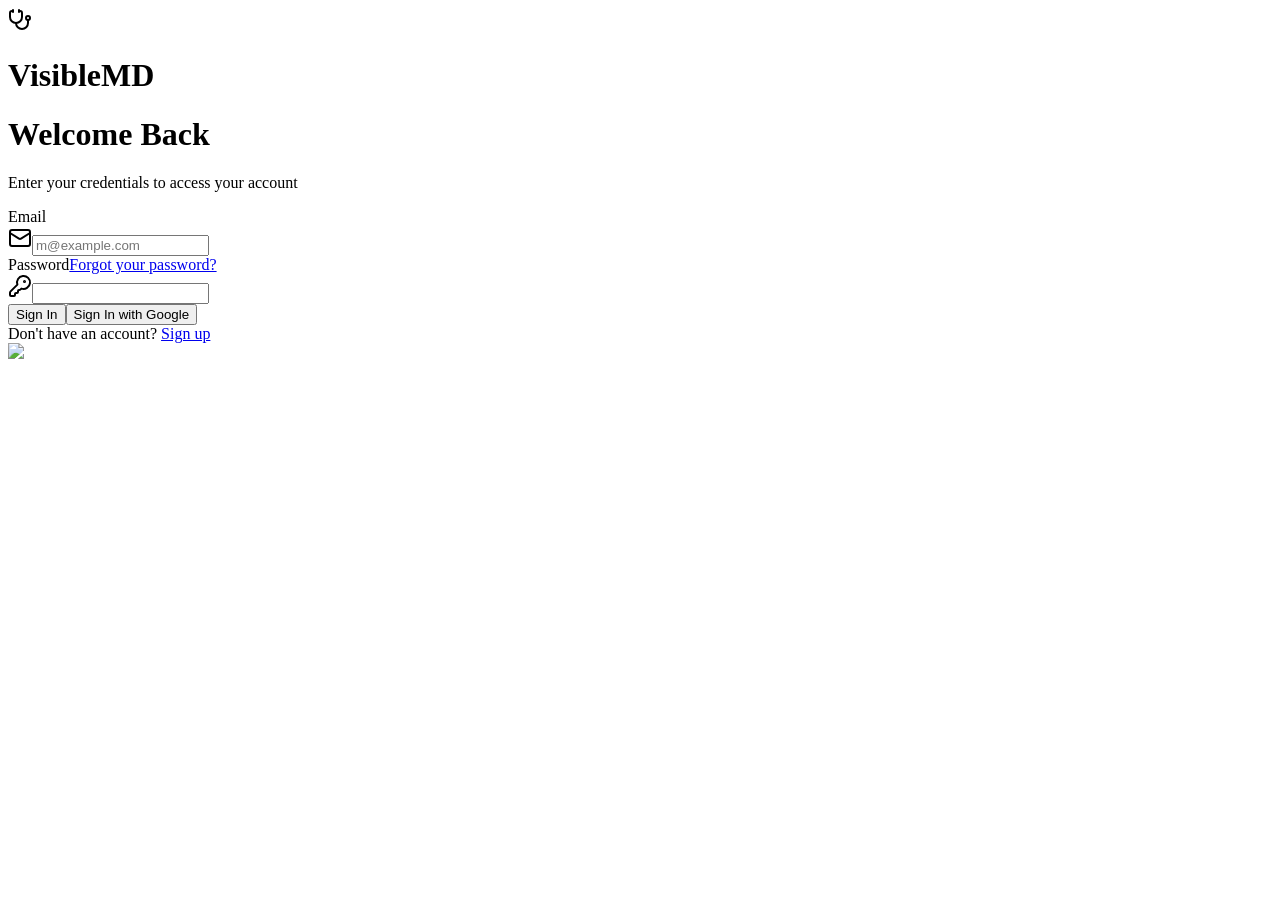
==== index.html @ b660d8e1 "deploy: d9a2a66e5c78d6a5b87cbf39c9abbfd639963793" ====
<!DOCTYPE html><html lang="en"><head><meta charSet="utf-8"/><meta name="viewport" content="width=device-width, initial-scale=1"/><link rel="stylesheet" href="/medstaff-connect/_next/static/css/e10b447091424313.css" data-precedence="next"/><link rel="preload" as="script" fetchPriority="low" href="/medstaff-connect/_next/static/chunks/webpack-48e2ac8e4bddf040.js"/><script src="/medstaff-connect/_next/static/chunks/4bd1b696-4419cc93057fcf32.js" async=""></script><script src="/medstaff-connect/_next/static/chunks/684-1fe0b58e13926ede.js" async=""></script><script src="/medstaff-connect/_next/static/chunks/main-app-455497814caa0ffc.js" async=""></script><script src="/medstaff-connect/_next/static/chunks/248-3e2974f59c6f9ea7.js" async=""></script><script src="/medstaff-connect/_next/static/chunks/838-d59eb42b2132bb22.js" async=""></script><script src="/medstaff-connect/_next/static/chunks/app/layout-f76ad3f7fa90d54c.js" async=""></script><script src="/medstaff-connect/_next/static/chunks/ceb9e9aa-414bdc22f9baa13f.js" async=""></script><script src="/medstaff-connect/_next/static/chunks/453-81a25525de981a67.js" async=""></script><script src="/medstaff-connect/_next/static/chunks/874-4127c55c33267841.js" async=""></script><script src="/medstaff-connect/_next/static/chunks/603-6ca61613b754ff4b.js" async=""></script><script src="/medstaff-connect/_next/static/chunks/app/page-ca714fbfbe4600f9.js" async=""></script><link rel="preconnect" href="https://fonts.googleapis.com"/><link rel="preconnect" href="https://fonts.gstatic.com" crossorigin="anonymous"/><link href="https://fonts.googleapis.com/css2?family=Inter:wght@400;500;600;700&amp;display=swap" rel="stylesheet"/><title>VisibleMD</title><meta name="description" content="A professional network and job board for doctors in the Philippines."/><link rel="icon" href="/medstaff-connect/favicon.ico" type="image/x-icon" sizes="16x16"/><script>document.querySelectorAll('body link[rel="icon"], body link[rel="apple-touch-icon"]').forEach(el => document.head.appendChild(el))</script><script src="/medstaff-connect/_next/static/chunks/polyfills-42372ed130431b0a.js" noModule=""></script></head><body class="font-body antialiased"><div hidden=""><!--$--><!--/$--></div><div class="w-full lg:grid lg:min-h-screen lg:grid-cols-2 xl:min-h-screen"><div class="flex items-center justify-center py-12"><div class="mx-auto grid w-[350px] gap-6"><div class="grid gap-2 text-center"><div class="flex items-center justify-center sm:justify-start gap-2 py-2"><svg xmlns="http://www.w3.org/2000/svg" width="24" height="24" viewBox="0 0 24 24" fill="none" stroke="currentColor" stroke-width="2" stroke-linecap="round" stroke-linejoin="round" class="lucide lucide-stethoscope h-7 w-7 text-primary"><path d="M11 2v2"></path><path d="M5 2v2"></path><path d="M5 3H4a2 2 0 0 0-2 2v4a6 6 0 0 0 12 0V5a2 2 0 0 0-2-2h-1"></path><path d="M8 15a6 6 0 0 0 12 0v-3"></path><circle cx="20" cy="10" r="2"></circle></svg><h1 class="text-xl font-bold text-primary group-data-[state=collapsed]:hidden">VisibleMD</h1></div><h1 class="text-3xl font-bold">Welcome Back</h1><p class="text-balance text-muted-foreground">Enter your credentials to access your account</p></div><form class="grid gap-4"><div class="grid gap-2"><label class="text-sm font-medium leading-none peer-disabled:cursor-not-allowed peer-disabled:opacity-70" for="email">Email</label><div class="relative"><svg xmlns="http://www.w3.org/2000/svg" width="24" height="24" viewBox="0 0 24 24" fill="none" stroke="currentColor" stroke-width="2" stroke-linecap="round" stroke-linejoin="round" class="lucide lucide-mail absolute left-3 top-1/2 -translate-y-1/2 h-4 w-4 text-muted-foreground"><rect width="20" height="16" x="2" y="4" rx="2"></rect><path d="m22 7-8.97 5.7a1.94 1.94 0 0 1-2.06 0L2 7"></path></svg><input type="email" class="flex h-10 w-full rounded-md border border-input bg-background px-3 py-2 text-base ring-offset-background file:border-0 file:bg-transparent file:text-sm file:font-medium file:text-foreground placeholder:text-muted-foreground focus-visible:outline-none focus-visible:ring-2 focus-visible:ring-ring focus-visible:ring-offset-2 disabled:cursor-not-allowed disabled:opacity-50 md:text-sm pl-10" id="email" placeholder="m@example.com" required=""/></div></div><div class="grid gap-2"><div class="flex items-center"><label class="text-sm font-medium leading-none peer-disabled:cursor-not-allowed peer-disabled:opacity-70" for="password">Password</label><a class="ml-auto inline-block text-sm underline" href="#">Forgot your password?</a></div><div class="relative"><svg xmlns="http://www.w3.org/2000/svg" width="24" height="24" viewBox="0 0 24 24" fill="none" stroke="currentColor" stroke-width="2" stroke-linecap="round" stroke-linejoin="round" class="lucide lucide-key-round absolute left-3 top-1/2 -translate-y-1/2 h-4 w-4 text-muted-foreground"><path d="M2.586 17.414A2 2 0 0 0 2 18.828V21a1 1 0 0 0 1 1h3a1 1 0 0 0 1-1v-1a1 1 0 0 1 1-1h1a1 1 0 0 0 1-1v-1a1 1 0 0 1 1-1h.172a2 2 0 0 0 1.414-.586l.814-.814a6.5 6.5 0 1 0-4-4z"></path><circle cx="16.5" cy="7.5" r=".5" fill="currentColor"></circle></svg><input type="password" class="flex h-10 w-full rounded-md border border-input bg-background px-3 py-2 text-base ring-offset-background file:border-0 file:bg-transparent file:text-sm file:font-medium file:text-foreground placeholder:text-muted-foreground focus-visible:outline-none focus-visible:ring-2 focus-visible:ring-ring focus-visible:ring-offset-2 disabled:cursor-not-allowed disabled:opacity-50 md:text-sm pl-10" id="password" required=""/></div></div><button class="inline-flex items-center justify-center gap-2 whitespace-nowrap rounded-md text-sm font-medium ring-offset-background transition-colors focus-visible:outline-none focus-visible:ring-2 focus-visible:ring-ring focus-visible:ring-offset-2 disabled:pointer-events-none disabled:opacity-50 [&amp;_svg]:pointer-events-none [&amp;_svg]:size-4 [&amp;_svg]:shrink-0 bg-primary text-primary-foreground hover:bg-primary/90 h-10 px-4 py-2 w-full" type="submit">Sign In</button><button class="inline-flex items-center justify-center gap-2 whitespace-nowrap rounded-md text-sm font-medium ring-offset-background transition-colors focus-visible:outline-none focus-visible:ring-2 focus-visible:ring-ring focus-visible:ring-offset-2 disabled:pointer-events-none disabled:opacity-50 [&amp;_svg]:pointer-events-none [&amp;_svg]:size-4 [&amp;_svg]:shrink-0 border border-input bg-background hover:bg-accent hover:text-accent-foreground h-10 px-4 py-2 w-full" type="button">Sign In with Google</button></form><div class="mt-4 text-center text-sm">Don&#x27;t have an account?<!-- --> <a class="underline" href="/medstaff-connect/signup">Sign up</a></div></div></div><div class="hidden bg-muted lg:block"><img alt="Image" data-ai-hint="medical professional" loading="lazy" width="1920" height="1080" decoding="async" data-nimg="1" class="h-full w-full object-cover dark:brightness-[0.2] dark:grayscale" style="color:transparent" src="https://placehold.co/1200x900.png"/></div></div><!--$--><!--/$--><div role="region" aria-label="Notifications (F8)" tabindex="-1" style="pointer-events:none"><ol tabindex="-1" class="fixed top-0 z-[100] flex max-h-screen w-full flex-col-reverse p-4 sm:bottom-0 sm:right-0 sm:top-auto sm:flex-col md:max-w-[420px]"></ol></div><script src="/medstaff-connect/_next/static/chunks/webpack-48e2ac8e4bddf040.js" async=""></script><script>(self.__next_f=self.__next_f||[]).push([0])</script><script>self.__next_f.push([1,"1:\"$Sreact.fragment\"\n2:I[7555,[],\"\"]\n3:I[1295,[],\"\"]\n4:I[9156,[\"248\",\"static/chunks/248-3e2974f59c6f9ea7.js\",\"838\",\"static/chunks/838-d59eb42b2132bb22.js\",\"177\",\"static/chunks/app/layout-f76ad3f7fa90d54c.js\"],\"Toaster\"]\n5:I[894,[],\"ClientPageRoot\"]\n6:I[3792,[\"644\",\"static/chunks/ceb9e9aa-414bdc22f9baa13f.js\",\"248\",\"static/chunks/248-3e2974f59c6f9ea7.js\",\"453\",\"static/chunks/453-81a25525de981a67.js\",\"874\",\"static/chunks/874-4127c55c33267841.js\",\"603\",\"static/chunks/603-6ca61613b754ff4b.js\",\"974\",\"static/chunks/app/page-ca714fbfbe4600f9.js\"],\"default\"]\n9:I[9665,[],\"OutletBoundary\"]\nc:I[4911,[],\"AsyncMetadataOutlet\"]\ne:I[9665,[],\"ViewportBoundary\"]\n10:I[9665,[],\"MetadataBoundary\"]\n12:I[6614,[],\"\"]\n:HL[\"/medstaff-connect/_next/static/css/e10b447091424313.css\",\"style\"]\n"])</script><script>self.__next_f.push([1,"0:{\"P\":null,\"b\":\"LJa-Bi7-EwERY3AM2i4Cl\",\"p\":\"/medstaff-connect\",\"c\":[\"\",\"\"],\"i\":false,\"f\":[[[\"\",{\"children\":[\"__PAGE__\",{}]},\"$undefined\",\"$undefined\",true],[\"\",[\"$\",\"$1\",\"c\",{\"children\":[[[\"$\",\"link\",\"0\",{\"rel\":\"stylesheet\",\"href\":\"/medstaff-connect/_next/static/css/e10b447091424313.css\",\"precedence\":\"next\",\"crossOrigin\":\"$undefined\",\"nonce\":\"$undefined\"}]],[\"$\",\"html\",null,{\"lang\":\"en\",\"children\":[[\"$\",\"head\",null,{\"children\":[[\"$\",\"link\",null,{\"rel\":\"preconnect\",\"href\":\"https://fonts.googleapis.com\"}],[\"$\",\"link\",null,{\"rel\":\"preconnect\",\"href\":\"https://fonts.gstatic.com\",\"crossOrigin\":\"anonymous\"}],[\"$\",\"link\",null,{\"href\":\"https://fonts.googleapis.com/css2?family=Inter:wght@400;500;600;700\u0026display=swap\",\"rel\":\"stylesheet\"}]]}],[\"$\",\"body\",null,{\"className\":\"font-body antialiased\",\"children\":[[\"$\",\"$L2\",null,{\"parallelRouterKey\":\"children\",\"error\":\"$undefined\",\"errorStyles\":\"$undefined\",\"errorScripts\":\"$undefined\",\"template\":[\"$\",\"$L3\",null,{}],\"templateStyles\":\"$undefined\",\"templateScripts\":\"$undefined\",\"notFound\":[[[\"$\",\"title\",null,{\"children\":\"404: This page could not be found.\"}],[\"$\",\"div\",null,{\"style\":{\"fontFamily\":\"system-ui,\\\"Segoe UI\\\",Roboto,Helvetica,Arial,sans-serif,\\\"Apple Color Emoji\\\",\\\"Segoe UI Emoji\\\"\",\"height\":\"100vh\",\"textAlign\":\"center\",\"display\":\"flex\",\"flexDirection\":\"column\",\"alignItems\":\"center\",\"justifyContent\":\"center\"},\"children\":[\"$\",\"div\",null,{\"children\":[[\"$\",\"style\",null,{\"dangerouslySetInnerHTML\":{\"__html\":\"body{color:#000;background:#fff;margin:0}.next-error-h1{border-right:1px solid rgba(0,0,0,.3)}@media (prefers-color-scheme:dark){body{color:#fff;background:#000}.next-error-h1{border-right:1px solid rgba(255,255,255,.3)}}\"}}],[\"$\",\"h1\",null,{\"className\":\"next-error-h1\",\"style\":{\"display\":\"inline-block\",\"margin\":\"0 20px 0 0\",\"padding\":\"0 23px 0 0\",\"fontSize\":24,\"fontWeight\":500,\"verticalAlign\":\"top\",\"lineHeight\":\"49px\"},\"children\":404}],[\"$\",\"div\",null,{\"style\":{\"display\":\"inline-block\"},\"children\":[\"$\",\"h2\",null,{\"style\":{\"fontSize\":14,\"fontWeight\":400,\"lineHeight\":\"49px\",\"margin\":0},\"children\":\"This page could not be found.\"}]}]]}]}]],[]],\"forbidden\":\"$undefined\",\"unauthorized\":\"$undefined\"}],[\"$\",\"$L4\",null,{}]]}]]}]]}],{\"children\":[\"__PAGE__\",[\"$\",\"$1\",\"c\",{\"children\":[[\"$\",\"$L5\",null,{\"Component\":\"$6\",\"searchParams\":{},\"params\":{},\"promises\":[\"$@7\",\"$@8\"]}],null,[\"$\",\"$L9\",null,{\"children\":[\"$La\",\"$Lb\",[\"$\",\"$Lc\",null,{\"promise\":\"$@d\"}]]}]]}],{},null,false]},null,false],[\"$\",\"$1\",\"h\",{\"children\":[null,[\"$\",\"$1\",\"nix4Se8Ku0i7SJioe27lov\",{\"children\":[[\"$\",\"$Le\",null,{\"children\":\"$Lf\"}],null]}],[\"$\",\"$L10\",null,{\"children\":\"$L11\"}]]}],false]],\"m\":\"$undefined\",\"G\":[\"$12\",\"$undefined\"],\"s\":false,\"S\":true}\n"])</script><script>self.__next_f.push([1,"13:\"$Sreact.suspense\"\n14:I[4911,[],\"AsyncMetadata\"]\n7:{}\n8:{}\n11:[\"$\",\"div\",null,{\"hidden\":true,\"children\":[\"$\",\"$13\",null,{\"fallback\":null,\"children\":[\"$\",\"$L14\",null,{\"promise\":\"$@15\"}]}]}]\n"])</script><script>self.__next_f.push([1,"b:null\n"])</script><script>self.__next_f.push([1,"f:[[\"$\",\"meta\",\"0\",{\"charSet\":\"utf-8\"}],[\"$\",\"meta\",\"1\",{\"name\":\"viewport\",\"content\":\"width=device-width, initial-scale=1\"}]]\na:null\n"])</script><script>self.__next_f.push([1,"d:{\"metadata\":[[\"$\",\"title\",\"0\",{\"children\":\"VisibleMD\"}],[\"$\",\"meta\",\"1\",{\"name\":\"description\",\"content\":\"A professional network and job board for doctors in the Philippines.\"}],[\"$\",\"link\",\"2\",{\"rel\":\"icon\",\"href\":\"/medstaff-connect/favicon.ico\",\"type\":\"image/x-icon\",\"sizes\":\"16x16\"}]],\"error\":null,\"digest\":\"$undefined\"}\n15:{\"metadata\":\"$d:metadata\",\"error\":null,\"digest\":\"$undefined\"}\n"])</script></body></html>
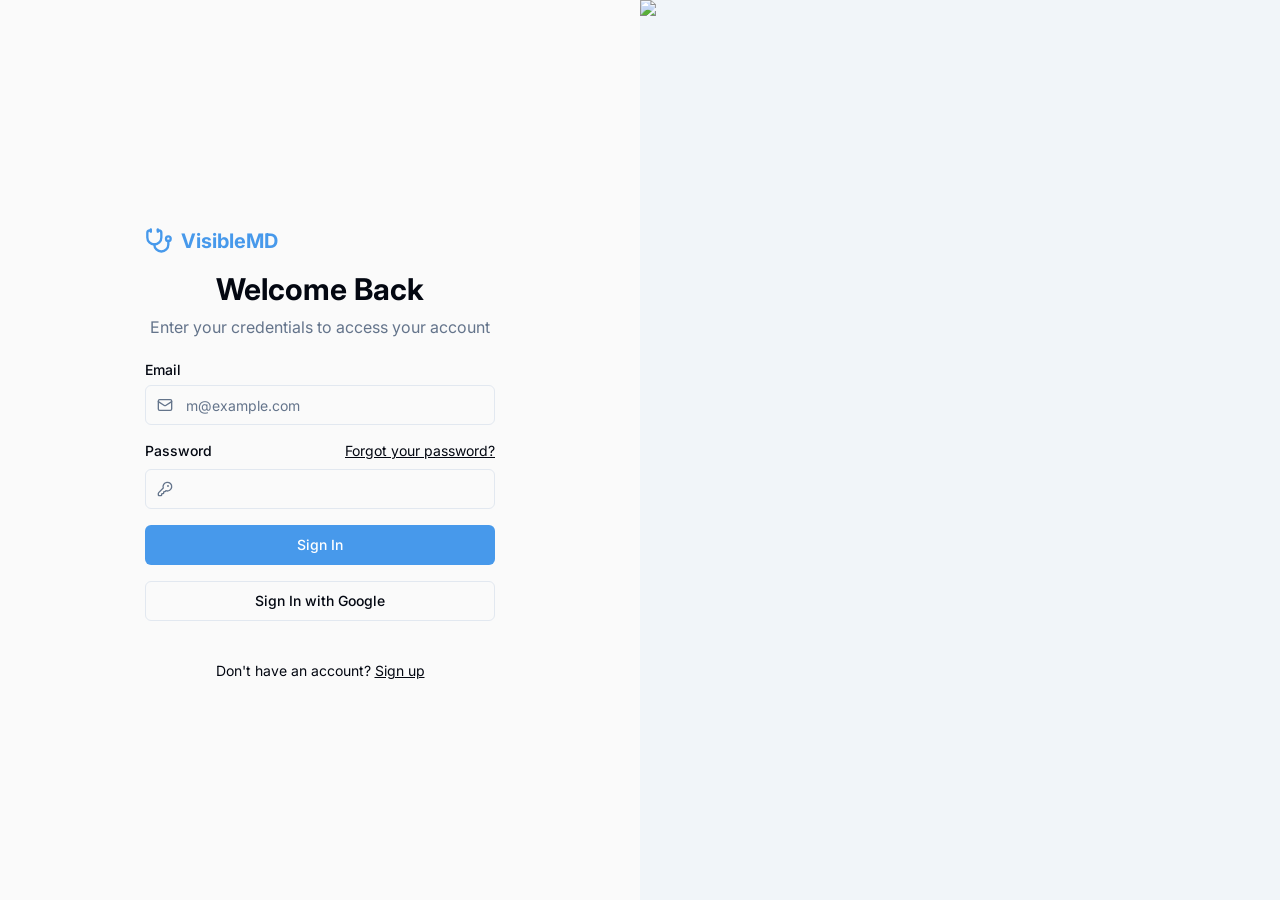
==== commit 506bbc70: "deploy: 62a086f5b3b88d22cfe4575c7873d9599a83830f" ====
--- a/index.html
+++ b/index.html
@@ -1 +1 @@
-<!DOCTYPE html><html lang="en"><head><meta charSet="utf-8"/><meta name="viewport" content="width=device-width, initial-scale=1"/><link rel="stylesheet" href="/medstaff-connect/_next/static/css/e10b447091424313.css" data-precedence="next"/><link rel="preload" as="script" fetchPriority="low" href="/medstaff-connect/_next/static/chunks/webpack-48e2ac8e4bddf040.js"/><script src="/medstaff-connect/_next/static/chunks/4bd1b696-4419cc93057fcf32.js" async=""></script><script src="/medstaff-connect/_next/static/chunks/684-1fe0b58e13926ede.js" async=""></script><script src="/medstaff-connect/_next/static/chunks/main-app-455497814caa0ffc.js" async=""></script><script src="/medstaff-connect/_next/static/chunks/248-3e2974f59c6f9ea7.js" async=""></script><script src="/medstaff-connect/_next/static/chunks/838-d59eb42b2132bb22.js" async=""></script><script src="/medstaff-connect/_next/static/chunks/app/layout-f76ad3f7fa90d54c.js" async=""></script><script src="/medstaff-connect/_next/static/chunks/ceb9e9aa-414bdc22f9baa13f.js" async=""></script><script src="/medstaff-connect/_next/static/chunks/453-81a25525de981a67.js" async=""></script><script src="/medstaff-connect/_next/static/chunks/874-4127c55c33267841.js" async=""></script><script src="/medstaff-connect/_next/static/chunks/603-6ca61613b754ff4b.js" async=""></script><script src="/medstaff-connect/_next/static/chunks/app/page-ca714fbfbe4600f9.js" async=""></script><link rel="preconnect" href="https://fonts.googleapis.com"/><link rel="preconnect" href="https://fonts.gstatic.com" crossorigin="anonymous"/><link href="https://fonts.googleapis.com/css2?family=Inter:wght@400;500;600;700&amp;display=swap" rel="stylesheet"/><title>VisibleMD</title><meta name="description" content="A professional network and job board for doctors in the Philippines."/><link rel="icon" href="/medstaff-connect/favicon.ico" type="image/x-icon" sizes="16x16"/><script>document.querySelectorAll('body link[rel="icon"], body link[rel="apple-touch-icon"]').forEach(el => document.head.appendChild(el))</script><script src="/medstaff-connect/_next/static/chunks/polyfills-42372ed130431b0a.js" noModule=""></script></head><body class="font-body antialiased"><div hidden=""><!--$--><!--/$--></div><div class="w-full lg:grid lg:min-h-screen lg:grid-cols-2 xl:min-h-screen"><div class="flex items-center justify-center py-12"><div class="mx-auto grid w-[350px] gap-6"><div class="grid gap-2 text-center"><div class="flex items-center justify-center sm:justify-start gap-2 py-2"><svg xmlns="http://www.w3.org/2000/svg" width="24" height="24" viewBox="0 0 24 24" fill="none" stroke="currentColor" stroke-width="2" stroke-linecap="round" stroke-linejoin="round" class="lucide lucide-stethoscope h-7 w-7 text-primary"><path d="M11 2v2"></path><path d="M5 2v2"></path><path d="M5 3H4a2 2 0 0 0-2 2v4a6 6 0 0 0 12 0V5a2 2 0 0 0-2-2h-1"></path><path d="M8 15a6 6 0 0 0 12 0v-3"></path><circle cx="20" cy="10" r="2"></circle></svg><h1 class="text-xl font-bold text-primary group-data-[state=collapsed]:hidden">VisibleMD</h1></div><h1 class="text-3xl font-bold">Welcome Back</h1><p class="text-balance text-muted-foreground">Enter your credentials to access your account</p></div><form class="grid gap-4"><div class="grid gap-2"><label class="text-sm font-medium leading-none peer-disabled:cursor-not-allowed peer-disabled:opacity-70" for="email">Email</label><div class="relative"><svg xmlns="http://www.w3.org/2000/svg" width="24" height="24" viewBox="0 0 24 24" fill="none" stroke="currentColor" stroke-width="2" stroke-linecap="round" stroke-linejoin="round" class="lucide lucide-mail absolute left-3 top-1/2 -translate-y-1/2 h-4 w-4 text-muted-foreground"><rect width="20" height="16" x="2" y="4" rx="2"></rect><path d="m22 7-8.97 5.7a1.94 1.94 0 0 1-2.06 0L2 7"></path></svg><input type="email" class="flex h-10 w-full rounded-md border border-input bg-background px-3 py-2 text-base ring-offset-background file:border-0 file:bg-transparent file:text-sm file:font-medium file:text-foreground placeholder:text-muted-foreground focus-visible:outline-none focus-visible:ring-2 focus-visible:ring-ring focus-visible:ring-offset-2 disabled:cursor-not-allowed disabled:opacity-50 md:text-sm pl-10" id="email" placeholder="m@example.com" required=""/></div></div><div class="grid gap-2"><div class="flex items-center"><label class="text-sm font-medium leading-none peer-disabled:cursor-not-allowed peer-disabled:opacity-70" for="password">Password</label><a class="ml-auto inline-block text-sm underline" href="#">Forgot your password?</a></div><div class="relative"><svg xmlns="http://www.w3.org/2000/svg" width="24" height="24" viewBox="0 0 24 24" fill="none" stroke="currentColor" stroke-width="2" stroke-linecap="round" stroke-linejoin="round" class="lucide lucide-key-round absolute left-3 top-1/2 -translate-y-1/2 h-4 w-4 text-muted-foreground"><path d="M2.586 17.414A2 2 0 0 0 2 18.828V21a1 1 0 0 0 1 1h3a1 1 0 0 0 1-1v-1a1 1 0 0 1 1-1h1a1 1 0 0 0 1-1v-1a1 1 0 0 1 1-1h.172a2 2 0 0 0 1.414-.586l.814-.814a6.5 6.5 0 1 0-4-4z"></path><circle cx="16.5" cy="7.5" r=".5" fill="currentColor"></circle></svg><input type="password" class="flex h-10 w-full rounded-md border border-input bg-background px-3 py-2 text-base ring-offset-background file:border-0 file:bg-transparent file:text-sm file:font-medium file:text-foreground placeholder:text-muted-foreground focus-visible:outline-none focus-visible:ring-2 focus-visible:ring-ring focus-visible:ring-offset-2 disabled:cursor-not-allowed disabled:opacity-50 md:text-sm pl-10" id="password" required=""/></div></div><button class="inline-flex items-center justify-center gap-2 whitespace-nowrap rounded-md text-sm font-medium ring-offset-background transition-colors focus-visible:outline-none focus-visible:ring-2 focus-visible:ring-ring focus-visible:ring-offset-2 disabled:pointer-events-none disabled:opacity-50 [&amp;_svg]:pointer-events-none [&amp;_svg]:size-4 [&amp;_svg]:shrink-0 bg-primary text-primary-foreground hover:bg-primary/90 h-10 px-4 py-2 w-full" type="submit">Sign In</button><button class="inline-flex items-center justify-center gap-2 whitespace-nowrap rounded-md text-sm font-medium ring-offset-background transition-colors focus-visible:outline-none focus-visible:ring-2 focus-visible:ring-ring focus-visible:ring-offset-2 disabled:pointer-events-none disabled:opacity-50 [&amp;_svg]:pointer-events-none [&amp;_svg]:size-4 [&amp;_svg]:shrink-0 border border-input bg-background hover:bg-accent hover:text-accent-foreground h-10 px-4 py-2 w-full" type="button">Sign In with Google</button></form><div class="mt-4 text-center text-sm">Don&#x27;t have an account?<!-- --> <a class="underline" href="/medstaff-connect/signup">Sign up</a></div></div></div><div class="hidden bg-muted lg:block"><img alt="Image" data-ai-hint="medical professional" loading="lazy" width="1920" height="1080" decoding="async" data-nimg="1" class="h-full w-full object-cover dark:brightness-[0.2] dark:grayscale" style="color:transparent" src="https://placehold.co/1200x900.png"/></div></div><!--$--><!--/$--><div role="region" aria-label="Notifications (F8)" tabindex="-1" style="pointer-events:none"><ol tabindex="-1" class="fixed top-0 z-[100] flex max-h-screen w-full flex-col-reverse p-4 sm:bottom-0 sm:right-0 sm:top-auto sm:flex-col md:max-w-[420px]"></ol></div><script src="/medstaff-connect/_next/static/chunks/webpack-48e2ac8e4bddf040.js" async=""></script><script>(self.__next_f=self.__next_f||[]).push([0])</script><script>self.__next_f.push([1,"1:\"$Sreact.fragment\"\n2:I[7555,[],\"\"]\n3:I[1295,[],\"\"]\n4:I[9156,[\"248\",\"static/chunks/248-3e2974f59c6f9ea7.js\",\"838\",\"static/chunks/838-d59eb42b2132bb22.js\",\"177\",\"static/chunks/app/layout-f76ad3f7fa90d54c.js\"],\"Toaster\"]\n5:I[894,[],\"ClientPageRoot\"]\n6:I[3792,[\"644\",\"static/chunks/ceb9e9aa-414bdc22f9baa13f.js\",\"248\",\"static/chunks/248-3e2974f59c6f9ea7.js\",\"453\",\"static/chunks/453-81a25525de981a67.js\",\"874\",\"static/chunks/874-4127c55c33267841.js\",\"603\",\"static/chunks/603-6ca61613b754ff4b.js\",\"974\",\"static/chunks/app/page-ca714fbfbe4600f9.js\"],\"default\"]\n9:I[9665,[],\"OutletBoundary\"]\nc:I[4911,[],\"AsyncMetadataOutlet\"]\ne:I[9665,[],\"ViewportBoundary\"]\n10:I[9665,[],\"MetadataBoundary\"]\n12:I[6614,[],\"\"]\n:HL[\"/medstaff-connect/_next/static/css/e10b447091424313.css\",\"style\"]\n"])</script><script>self.__next_f.push([1,"0:{\"P\":null,\"b\":\"LJa-Bi7-EwERY3AM2i4Cl\",\"p\":\"/medstaff-connect\",\"c\":[\"\",\"\"],\"i\":false,\"f\":[[[\"\",{\"children\":[\"__PAGE__\",{}]},\"$undefined\",\"$undefined\",true],[\"\",[\"$\",\"$1\",\"c\",{\"children\":[[[\"$\",\"link\",\"0\",{\"rel\":\"stylesheet\",\"href\":\"/medstaff-connect/_next/static/css/e10b447091424313.css\",\"precedence\":\"next\",\"crossOrigin\":\"$undefined\",\"nonce\":\"$undefined\"}]],[\"$\",\"html\",null,{\"lang\":\"en\",\"children\":[[\"$\",\"head\",null,{\"children\":[[\"$\",\"link\",null,{\"rel\":\"preconnect\",\"href\":\"https://fonts.googleapis.com\"}],[\"$\",\"link\",null,{\"rel\":\"preconnect\",\"href\":\"https://fonts.gstatic.com\",\"crossOrigin\":\"anonymous\"}],[\"$\",\"link\",null,{\"href\":\"https://fonts.googleapis.com/css2?family=Inter:wght@400;500;600;700\u0026display=swap\",\"rel\":\"stylesheet\"}]]}],[\"$\",\"body\",null,{\"className\":\"font-body antialiased\",\"children\":[[\"$\",\"$L2\",null,{\"parallelRouterKey\":\"children\",\"error\":\"$undefined\",\"errorStyles\":\"$undefined\",\"errorScripts\":\"$undefined\",\"template\":[\"$\",\"$L3\",null,{}],\"templateStyles\":\"$undefined\",\"templateScripts\":\"$undefined\",\"notFound\":[[[\"$\",\"title\",null,{\"children\":\"404: This page could not be found.\"}],[\"$\",\"div\",null,{\"style\":{\"fontFamily\":\"system-ui,\\\"Segoe UI\\\",Roboto,Helvetica,Arial,sans-serif,\\\"Apple Color Emoji\\\",\\\"Segoe UI Emoji\\\"\",\"height\":\"100vh\",\"textAlign\":\"center\",\"display\":\"flex\",\"flexDirection\":\"column\",\"alignItems\":\"center\",\"justifyContent\":\"center\"},\"children\":[\"$\",\"div\",null,{\"children\":[[\"$\",\"style\",null,{\"dangerouslySetInnerHTML\":{\"__html\":\"body{color:#000;background:#fff;margin:0}.next-error-h1{border-right:1px solid rgba(0,0,0,.3)}@media (prefers-color-scheme:dark){body{color:#fff;background:#000}.next-error-h1{border-right:1px solid rgba(255,255,255,.3)}}\"}}],[\"$\",\"h1\",null,{\"className\":\"next-error-h1\",\"style\":{\"display\":\"inline-block\",\"margin\":\"0 20px 0 0\",\"padding\":\"0 23px 0 0\",\"fontSize\":24,\"fontWeight\":500,\"verticalAlign\":\"top\",\"lineHeight\":\"49px\"},\"children\":404}],[\"$\",\"div\",null,{\"style\":{\"display\":\"inline-block\"},\"children\":[\"$\",\"h2\",null,{\"style\":{\"fontSize\":14,\"fontWeight\":400,\"lineHeight\":\"49px\",\"margin\":0},\"children\":\"This page could not be found.\"}]}]]}]}]],[]],\"forbidden\":\"$undefined\",\"unauthorized\":\"$undefined\"}],[\"$\",\"$L4\",null,{}]]}]]}]]}],{\"children\":[\"__PAGE__\",[\"$\",\"$1\",\"c\",{\"children\":[[\"$\",\"$L5\",null,{\"Component\":\"$6\",\"searchParams\":{},\"params\":{},\"promises\":[\"$@7\",\"$@8\"]}],null,[\"$\",\"$L9\",null,{\"children\":[\"$La\",\"$Lb\",[\"$\",\"$Lc\",null,{\"promise\":\"$@d\"}]]}]]}],{},null,false]},null,false],[\"$\",\"$1\",\"h\",{\"children\":[null,[\"$\",\"$1\",\"nix4Se8Ku0i7SJioe27lov\",{\"children\":[[\"$\",\"$Le\",null,{\"children\":\"$Lf\"}],null]}],[\"$\",\"$L10\",null,{\"children\":\"$L11\"}]]}],false]],\"m\":\"$undefined\",\"G\":[\"$12\",\"$undefined\"],\"s\":false,\"S\":true}\n"])</script><script>self.__next_f.push([1,"13:\"$Sreact.suspense\"\n14:I[4911,[],\"AsyncMetadata\"]\n7:{}\n8:{}\n11:[\"$\",\"div\",null,{\"hidden\":true,\"children\":[\"$\",\"$13\",null,{\"fallback\":null,\"children\":[\"$\",\"$L14\",null,{\"promise\":\"$@15\"}]}]}]\n"])</script><script>self.__next_f.push([1,"b:null\n"])</script><script>self.__next_f.push([1,"f:[[\"$\",\"meta\",\"0\",{\"charSet\":\"utf-8\"}],[\"$\",\"meta\",\"1\",{\"name\":\"viewport\",\"content\":\"width=device-width, initial-scale=1\"}]]\na:null\n"])</script><script>self.__next_f.push([1,"d:{\"metadata\":[[\"$\",\"title\",\"0\",{\"children\":\"VisibleMD\"}],[\"$\",\"meta\",\"1\",{\"name\":\"description\",\"content\":\"A professional network and job board for doctors in the Philippines.\"}],[\"$\",\"link\",\"2\",{\"rel\":\"icon\",\"href\":\"/medstaff-connect/favicon.ico\",\"type\":\"image/x-icon\",\"sizes\":\"16x16\"}]],\"error\":null,\"digest\":\"$undefined\"}\n15:{\"metadata\":\"$d:metadata\",\"error\":null,\"digest\":\"$undefined\"}\n"])</script></body></html>+<!DOCTYPE html><html lang="en"><head><meta charSet="utf-8"/><meta name="viewport" content="width=device-width, initial-scale=1"/><link rel="stylesheet" href="/_next/static/css/e10b447091424313.css" data-precedence="next"/><link rel="preload" as="script" fetchPriority="low" href="/_next/static/chunks/webpack-3a68ca926a023bb8.js"/><script src="/_next/static/chunks/4bd1b696-4419cc93057fcf32.js" async=""></script><script src="/_next/static/chunks/684-3b891a12a09b0ac4.js" async=""></script><script src="/_next/static/chunks/main-app-455497814caa0ffc.js" async=""></script><script src="/_next/static/chunks/248-3e2974f59c6f9ea7.js" async=""></script><script src="/_next/static/chunks/838-d59eb42b2132bb22.js" async=""></script><script src="/_next/static/chunks/app/layout-f76ad3f7fa90d54c.js" async=""></script><script src="/_next/static/chunks/ceb9e9aa-414bdc22f9baa13f.js" async=""></script><script src="/_next/static/chunks/453-81a25525de981a67.js" async=""></script><script src="/_next/static/chunks/874-4127c55c33267841.js" async=""></script><script src="/_next/static/chunks/603-30fff0621808ebcf.js" async=""></script><script src="/_next/static/chunks/app/page-ca714fbfbe4600f9.js" async=""></script><link rel="preconnect" href="https://fonts.googleapis.com"/><link rel="preconnect" href="https://fonts.gstatic.com" crossorigin="anonymous"/><link href="https://fonts.googleapis.com/css2?family=Inter:wght@400;500;600;700&amp;display=swap" rel="stylesheet"/><title>VisibleMD</title><meta name="description" content="A professional network and job board for doctors in the Philippines."/><link rel="icon" href="/favicon.ico" type="image/x-icon" sizes="16x16"/><script>document.querySelectorAll('body link[rel="icon"], body link[rel="apple-touch-icon"]').forEach(el => document.head.appendChild(el))</script><script src="/_next/static/chunks/polyfills-42372ed130431b0a.js" noModule=""></script></head><body class="font-body antialiased"><div hidden=""><!--$--><!--/$--></div><div class="w-full lg:grid lg:min-h-screen lg:grid-cols-2 xl:min-h-screen"><div class="flex items-center justify-center py-12"><div class="mx-auto grid w-[350px] gap-6"><div class="grid gap-2 text-center"><div class="flex items-center justify-center sm:justify-start gap-2 py-2"><svg xmlns="http://www.w3.org/2000/svg" width="24" height="24" viewBox="0 0 24 24" fill="none" stroke="currentColor" stroke-width="2" stroke-linecap="round" stroke-linejoin="round" class="lucide lucide-stethoscope h-7 w-7 text-primary"><path d="M11 2v2"></path><path d="M5 2v2"></path><path d="M5 3H4a2 2 0 0 0-2 2v4a6 6 0 0 0 12 0V5a2 2 0 0 0-2-2h-1"></path><path d="M8 15a6 6 0 0 0 12 0v-3"></path><circle cx="20" cy="10" r="2"></circle></svg><h1 class="text-xl font-bold text-primary group-data-[state=collapsed]:hidden">VisibleMD</h1></div><h1 class="text-3xl font-bold">Welcome Back</h1><p class="text-balance text-muted-foreground">Enter your credentials to access your account</p></div><form class="grid gap-4"><div class="grid gap-2"><label class="text-sm font-medium leading-none peer-disabled:cursor-not-allowed peer-disabled:opacity-70" for="email">Email</label><div class="relative"><svg xmlns="http://www.w3.org/2000/svg" width="24" height="24" viewBox="0 0 24 24" fill="none" stroke="currentColor" stroke-width="2" stroke-linecap="round" stroke-linejoin="round" class="lucide lucide-mail absolute left-3 top-1/2 -translate-y-1/2 h-4 w-4 text-muted-foreground"><rect width="20" height="16" x="2" y="4" rx="2"></rect><path d="m22 7-8.97 5.7a1.94 1.94 0 0 1-2.06 0L2 7"></path></svg><input type="email" class="flex h-10 w-full rounded-md border border-input bg-background px-3 py-2 text-base ring-offset-background file:border-0 file:bg-transparent file:text-sm file:font-medium file:text-foreground placeholder:text-muted-foreground focus-visible:outline-none focus-visible:ring-2 focus-visible:ring-ring focus-visible:ring-offset-2 disabled:cursor-not-allowed disabled:opacity-50 md:text-sm pl-10" id="email" placeholder="m@example.com" required=""/></div></div><div class="grid gap-2"><div class="flex items-center"><label class="text-sm font-medium leading-none peer-disabled:cursor-not-allowed peer-disabled:opacity-70" for="password">Password</label><a class="ml-auto inline-block text-sm underline" href="#">Forgot your password?</a></div><div class="relative"><svg xmlns="http://www.w3.org/2000/svg" width="24" height="24" viewBox="0 0 24 24" fill="none" stroke="currentColor" stroke-width="2" stroke-linecap="round" stroke-linejoin="round" class="lucide lucide-key-round absolute left-3 top-1/2 -translate-y-1/2 h-4 w-4 text-muted-foreground"><path d="M2.586 17.414A2 2 0 0 0 2 18.828V21a1 1 0 0 0 1 1h3a1 1 0 0 0 1-1v-1a1 1 0 0 1 1-1h1a1 1 0 0 0 1-1v-1a1 1 0 0 1 1-1h.172a2 2 0 0 0 1.414-.586l.814-.814a6.5 6.5 0 1 0-4-4z"></path><circle cx="16.5" cy="7.5" r=".5" fill="currentColor"></circle></svg><input type="password" class="flex h-10 w-full rounded-md border border-input bg-background px-3 py-2 text-base ring-offset-background file:border-0 file:bg-transparent file:text-sm file:font-medium file:text-foreground placeholder:text-muted-foreground focus-visible:outline-none focus-visible:ring-2 focus-visible:ring-ring focus-visible:ring-offset-2 disabled:cursor-not-allowed disabled:opacity-50 md:text-sm pl-10" id="password" required=""/></div></div><button class="inline-flex items-center justify-center gap-2 whitespace-nowrap rounded-md text-sm font-medium ring-offset-background transition-colors focus-visible:outline-none focus-visible:ring-2 focus-visible:ring-ring focus-visible:ring-offset-2 disabled:pointer-events-none disabled:opacity-50 [&amp;_svg]:pointer-events-none [&amp;_svg]:size-4 [&amp;_svg]:shrink-0 bg-primary text-primary-foreground hover:bg-primary/90 h-10 px-4 py-2 w-full" type="submit">Sign In</button><button class="inline-flex items-center justify-center gap-2 whitespace-nowrap rounded-md text-sm font-medium ring-offset-background transition-colors focus-visible:outline-none focus-visible:ring-2 focus-visible:ring-ring focus-visible:ring-offset-2 disabled:pointer-events-none disabled:opacity-50 [&amp;_svg]:pointer-events-none [&amp;_svg]:size-4 [&amp;_svg]:shrink-0 border border-input bg-background hover:bg-accent hover:text-accent-foreground h-10 px-4 py-2 w-full" type="button">Sign In with Google</button></form><div class="mt-4 text-center text-sm">Don&#x27;t have an account?<!-- --> <a class="underline" href="/signup">Sign up</a></div></div></div><div class="hidden bg-muted lg:block"><img alt="Image" data-ai-hint="medical professional" loading="lazy" width="1920" height="1080" decoding="async" data-nimg="1" class="h-full w-full object-cover dark:brightness-[0.2] dark:grayscale" style="color:transparent" src="https://placehold.co/1200x900.png"/></div></div><!--$--><!--/$--><div role="region" aria-label="Notifications (F8)" tabindex="-1" style="pointer-events:none"><ol tabindex="-1" class="fixed top-0 z-[100] flex max-h-screen w-full flex-col-reverse p-4 sm:bottom-0 sm:right-0 sm:top-auto sm:flex-col md:max-w-[420px]"></ol></div><script src="/_next/static/chunks/webpack-3a68ca926a023bb8.js" async=""></script><script>(self.__next_f=self.__next_f||[]).push([0])</script><script>self.__next_f.push([1,"1:\"$Sreact.fragment\"\n2:I[7555,[],\"\"]\n3:I[1295,[],\"\"]\n4:I[9156,[\"248\",\"static/chunks/248-3e2974f59c6f9ea7.js\",\"838\",\"static/chunks/838-d59eb42b2132bb22.js\",\"177\",\"static/chunks/app/layout-f76ad3f7fa90d54c.js\"],\"Toaster\"]\n5:I[894,[],\"ClientPageRoot\"]\n6:I[3792,[\"644\",\"static/chunks/ceb9e9aa-414bdc22f9baa13f.js\",\"248\",\"static/chunks/248-3e2974f59c6f9ea7.js\",\"453\",\"static/chunks/453-81a25525de981a67.js\",\"874\",\"static/chunks/874-4127c55c33267841.js\",\"603\",\"static/chunks/603-30fff0621808ebcf.js\",\"974\",\"static/chunks/app/page-ca714fbfbe4600f9.js\"],\"default\"]\n9:I[9665,[],\"OutletBoundary\"]\nc:I[4911,[],\"AsyncMetadataOutlet\"]\ne:I[9665,[],\"ViewportBoundary\"]\n10:I[9665,[],\"MetadataBoundary\"]\n12:I[6614,[],\"\"]\n:HL[\"/_next/static/css/e10b447091424313.css\",\"style\"]\n"])</script><script>self.__next_f.push([1,"0:{\"P\":null,\"b\":\"kLE0tnAf_63DPPve_FJ5Z\",\"p\":\"\",\"c\":[\"\",\"\"],\"i\":false,\"f\":[[[\"\",{\"children\":[\"__PAGE__\",{}]},\"$undefined\",\"$undefined\",true],[\"\",[\"$\",\"$1\",\"c\",{\"children\":[[[\"$\",\"link\",\"0\",{\"rel\":\"stylesheet\",\"href\":\"/_next/static/css/e10b447091424313.css\",\"precedence\":\"next\",\"crossOrigin\":\"$undefined\",\"nonce\":\"$undefined\"}]],[\"$\",\"html\",null,{\"lang\":\"en\",\"children\":[[\"$\",\"head\",null,{\"children\":[[\"$\",\"link\",null,{\"rel\":\"preconnect\",\"href\":\"https://fonts.googleapis.com\"}],[\"$\",\"link\",null,{\"rel\":\"preconnect\",\"href\":\"https://fonts.gstatic.com\",\"crossOrigin\":\"anonymous\"}],[\"$\",\"link\",null,{\"href\":\"https://fonts.googleapis.com/css2?family=Inter:wght@400;500;600;700\u0026display=swap\",\"rel\":\"stylesheet\"}]]}],[\"$\",\"body\",null,{\"className\":\"font-body antialiased\",\"children\":[[\"$\",\"$L2\",null,{\"parallelRouterKey\":\"children\",\"error\":\"$undefined\",\"errorStyles\":\"$undefined\",\"errorScripts\":\"$undefined\",\"template\":[\"$\",\"$L3\",null,{}],\"templateStyles\":\"$undefined\",\"templateScripts\":\"$undefined\",\"notFound\":[[[\"$\",\"title\",null,{\"children\":\"404: This page could not be found.\"}],[\"$\",\"div\",null,{\"style\":{\"fontFamily\":\"system-ui,\\\"Segoe UI\\\",Roboto,Helvetica,Arial,sans-serif,\\\"Apple Color Emoji\\\",\\\"Segoe UI Emoji\\\"\",\"height\":\"100vh\",\"textAlign\":\"center\",\"display\":\"flex\",\"flexDirection\":\"column\",\"alignItems\":\"center\",\"justifyContent\":\"center\"},\"children\":[\"$\",\"div\",null,{\"children\":[[\"$\",\"style\",null,{\"dangerouslySetInnerHTML\":{\"__html\":\"body{color:#000;background:#fff;margin:0}.next-error-h1{border-right:1px solid rgba(0,0,0,.3)}@media (prefers-color-scheme:dark){body{color:#fff;background:#000}.next-error-h1{border-right:1px solid rgba(255,255,255,.3)}}\"}}],[\"$\",\"h1\",null,{\"className\":\"next-error-h1\",\"style\":{\"display\":\"inline-block\",\"margin\":\"0 20px 0 0\",\"padding\":\"0 23px 0 0\",\"fontSize\":24,\"fontWeight\":500,\"verticalAlign\":\"top\",\"lineHeight\":\"49px\"},\"children\":404}],[\"$\",\"div\",null,{\"style\":{\"display\":\"inline-block\"},\"children\":[\"$\",\"h2\",null,{\"style\":{\"fontSize\":14,\"fontWeight\":400,\"lineHeight\":\"49px\",\"margin\":0},\"children\":\"This page could not be found.\"}]}]]}]}]],[]],\"forbidden\":\"$undefined\",\"unauthorized\":\"$undefined\"}],[\"$\",\"$L4\",null,{}]]}]]}]]}],{\"children\":[\"__PAGE__\",[\"$\",\"$1\",\"c\",{\"children\":[[\"$\",\"$L5\",null,{\"Component\":\"$6\",\"searchParams\":{},\"params\":{},\"promises\":[\"$@7\",\"$@8\"]}],null,[\"$\",\"$L9\",null,{\"children\":[\"$La\",\"$Lb\",[\"$\",\"$Lc\",null,{\"promise\":\"$@d\"}]]}]]}],{},null,false]},null,false],[\"$\",\"$1\",\"h\",{\"children\":[null,[\"$\",\"$1\",\"-4OGBx0TQUCkmf0_IxKd9v\",{\"children\":[[\"$\",\"$Le\",null,{\"children\":\"$Lf\"}],null]}],[\"$\",\"$L10\",null,{\"children\":\"$L11\"}]]}],false]],\"m\":\"$undefined\",\"G\":[\"$12\",\"$undefined\"],\"s\":false,\"S\":true}\n"])</script><script>self.__next_f.push([1,"13:\"$Sreact.suspense\"\n14:I[4911,[],\"AsyncMetadata\"]\n7:{}\n8:{}\n11:[\"$\",\"div\",null,{\"hidden\":true,\"children\":[\"$\",\"$13\",null,{\"fallback\":null,\"children\":[\"$\",\"$L14\",null,{\"promise\":\"$@15\"}]}]}]\n"])</script><script>self.__next_f.push([1,"b:null\n"])</script><script>self.__next_f.push([1,"f:[[\"$\",\"meta\",\"0\",{\"charSet\":\"utf-8\"}],[\"$\",\"meta\",\"1\",{\"name\":\"viewport\",\"content\":\"width=device-width, initial-scale=1\"}]]\na:null\n"])</script><script>self.__next_f.push([1,"d:{\"metadata\":[[\"$\",\"title\",\"0\",{\"children\":\"VisibleMD\"}],[\"$\",\"meta\",\"1\",{\"name\":\"description\",\"content\":\"A professional network and job board for doctors in the Philippines.\"}],[\"$\",\"link\",\"2\",{\"rel\":\"icon\",\"href\":\"/favicon.ico\",\"type\":\"image/x-icon\",\"sizes\":\"16x16\"}]],\"error\":null,\"digest\":\"$undefined\"}\n15:{\"metadata\":\"$d:metadata\",\"error\":null,\"digest\":\"$undefined\"}\n"])</script></body></html>
--- a/_next/static/css/e10b447091424313.css
+++ b/_next/static/css/e10b447091424313.css
@@ -0,0 +1,3 @@
+*,:after,:before{--tw-border-spacing-x:0;--tw-border-spacing-y:0;--tw-translate-x:0;--tw-translate-y:0;--tw-rotate:0;--tw-skew-x:0;--tw-skew-y:0;--tw-scale-x:1;--tw-scale-y:1;--tw-pan-x: ;--tw-pan-y: ;--tw-pinch-zoom: ;--tw-scroll-snap-strictness:proximity;--tw-gradient-from-position: ;--tw-gradient-via-position: ;--tw-gradient-to-position: ;--tw-ordinal: ;--tw-slashed-zero: ;--tw-numeric-figure: ;--tw-numeric-spacing: ;--tw-numeric-fraction: ;--tw-ring-inset: ;--tw-ring-offset-width:0px;--tw-ring-offset-color:#fff;--tw-ring-color:rgb(59 130 246/0.5);--tw-ring-offset-shadow:0 0 #0000;--tw-ring-shadow:0 0 #0000;--tw-shadow:0 0 #0000;--tw-shadow-colored:0 0 #0000;--tw-blur: ;--tw-brightness: ;--tw-contrast: ;--tw-grayscale: ;--tw-hue-rotate: ;--tw-invert: ;--tw-saturate: ;--tw-sepia: ;--tw-drop-shadow: ;--tw-backdrop-blur: ;--tw-backdrop-brightness: ;--tw-backdrop-contrast: ;--tw-backdrop-grayscale: ;--tw-backdrop-hue-rotate: ;--tw-backdrop-invert: ;--tw-backdrop-opacity: ;--tw-backdrop-saturate: ;--tw-backdrop-sepia: ;--tw-contain-size: ;--tw-contain-layout: ;--tw-contain-paint: ;--tw-contain-style: }::backdrop{--tw-border-spacing-x:0;--tw-border-spacing-y:0;--tw-translate-x:0;--tw-translate-y:0;--tw-rotate:0;--tw-skew-x:0;--tw-skew-y:0;--tw-scale-x:1;--tw-scale-y:1;--tw-pan-x: ;--tw-pan-y: ;--tw-pinch-zoom: ;--tw-scroll-snap-strictness:proximity;--tw-gradient-from-position: ;--tw-gradient-via-position: ;--tw-gradient-to-position: ;--tw-ordinal: ;--tw-slashed-zero: ;--tw-numeric-figure: ;--tw-numeric-spacing: ;--tw-numeric-fraction: ;--tw-ring-inset: ;--tw-ring-offset-width:0px;--tw-ring-offset-color:#fff;--tw-ring-color:rgb(59 130 246/0.5);--tw-ring-offset-shadow:0 0 #0000;--tw-ring-shadow:0 0 #0000;--tw-shadow:0 0 #0000;--tw-shadow-colored:0 0 #0000;--tw-blur: ;--tw-brightness: ;--tw-contrast: ;--tw-grayscale: ;--tw-hue-rotate: ;--tw-invert: ;--tw-saturate: ;--tw-sepia: ;--tw-drop-shadow: ;--tw-backdrop-blur: ;--tw-backdrop-brightness: ;--tw-backdrop-contrast: ;--tw-backdrop-grayscale: ;--tw-backdrop-hue-rotate: ;--tw-backdrop-invert: ;--tw-backdrop-opacity: ;--tw-backdrop-saturate: ;--tw-backdrop-sepia: ;--tw-contain-size: ;--tw-contain-layout: ;--tw-contain-paint: ;--tw-contain-style: }/*
+! tailwindcss v3.4.17 | MIT License | https://tailwindcss.com
+*/*,:after,:before{box-sizing:border-box;border:0 solid #e5e7eb}:after,:before{--tw-content:""}:host,html{line-height:1.5;-webkit-text-size-adjust:100%;-moz-tab-size:4;tab-size:4;font-family:ui-sans-serif,system-ui,sans-serif,Apple Color Emoji,Segoe UI Emoji,Segoe UI Symbol,Noto Color Emoji;font-feature-settings:normal;font-variation-settings:normal;-webkit-tap-highlight-color:transparent}body{margin:0;line-height:inherit}hr{height:0;color:inherit;border-top-width:1px}abbr:where([title]){text-decoration:underline dotted}h1,h2,h3,h4,h5,h6{font-size:inherit;font-weight:inherit}a{color:inherit;text-decoration:inherit}b,strong{font-weight:bolder}code,kbd,pre,samp{font-family:ui-monospace,SFMono-Regular,Menlo,Monaco,Consolas,Liberation Mono,Courier New,monospace;font-feature-settings:normal;font-variation-settings:normal;font-size:1em}small{font-size:80%}sub,sup{font-size:75%;line-height:0;position:relative;vertical-align:baseline}sub{bottom:-.25em}sup{top:-.5em}table{text-indent:0;border-color:inherit;border-collapse:collapse}button,input,optgroup,select,textarea{font-family:inherit;font-feature-settings:inherit;font-variation-settings:inherit;font-size:100%;font-weight:inherit;line-height:inherit;letter-spacing:inherit;color:inherit;margin:0;padding:0}button,select{text-transform:none}button,input:where([type=button]),input:where([type=reset]),input:where([type=submit]){-webkit-appearance:button;background-color:transparent;background-image:none}:-moz-focusring{outline:auto}:-moz-ui-invalid{box-shadow:none}progress{vertical-align:baseline}::-webkit-inner-spin-button,::-webkit-outer-spin-button{height:auto}[type=search]{-webkit-appearance:textfield;outline-offset:-2px}::-webkit-search-decoration{-webkit-appearance:none}::-webkit-file-upload-button{-webkit-appearance:button;font:inherit}summary{display:list-item}blockquote,dd,dl,figure,h1,h2,h3,h4,h5,h6,hr,p,pre{margin:0}fieldset{margin:0}fieldset,legend{padding:0}menu,ol,ul{list-style:none;margin:0;padding:0}dialog{padding:0}textarea{resize:vertical}input::placeholder,textarea::placeholder{opacity:1;color:#9ca3af}[role=button],button{cursor:pointer}:disabled{cursor:default}audio,canvas,embed,iframe,img,object,svg,video{display:block;vertical-align:middle}img,video{max-width:100%;height:auto}[hidden]:where(:not([hidden=until-found])){display:none}:root{--background:0 0% 98%;--foreground:224 71% 4%;--card:0 0% 100%;--card-foreground:224 71% 4%;--popover:0 0% 100%;--popover-foreground:224 71% 4%;--primary:210 80% 60%;--primary-foreground:0 0% 100%;--secondary:210 40% 96.1%;--secondary-foreground:222.2 47.4% 11.2%;--muted:210 40% 96.1%;--muted-foreground:215.4 16.3% 46.9%;--accent:120 60% 65%;--accent-foreground:120 25% 15%;--destructive:0 84.2% 60.2%;--destructive-foreground:210 40% 98%;--border:214.3 31.8% 91.4%;--input:214.3 31.8% 91.4%;--ring:210 80% 60%;--chart-1:12 76% 61%;--chart-2:173 58% 39%;--chart-3:197 37% 24%;--chart-4:43 74% 66%;--chart-5:27 87% 67%;--radius:0.5rem;--sidebar-background:0 0% 100%;--sidebar-foreground:224 71% 4%;--sidebar-primary:210 80% 60%;--sidebar-primary-foreground:0 0% 100%;--sidebar-accent:210 40% 96.1%;--sidebar-accent-foreground:222.2 47.4% 11.2%;--sidebar-border:214.3 31.8% 91.4%;--sidebar-ring:210 80% 60%}.dark{--background:222.2 84% 4.9%;--foreground:210 40% 98%;--card:222.2 84% 4.9%;--card-foreground:210 40% 98%;--popover:222.2 84% 4.9%;--popover-foreground:210 40% 98%;--primary:210 80% 60%;--primary-foreground:0 0% 100%;--secondary:217.2 32.6% 17.5%;--secondary-foreground:210 40% 98%;--muted:217.2 32.6% 17.5%;--muted-foreground:215 20.2% 65.1%;--accent:120 60% 65%;--accent-foreground:120 25% 15%;--destructive:0 62.8% 30.6%;--destructive-foreground:210 40% 98%;--border:217.2 32.6% 17.5%;--input:217.2 32.6% 17.5%;--ring:210 80% 60%;--chart-1:220 70% 50%;--chart-2:160 60% 45%;--chart-3:30 80% 55%;--chart-4:280 65% 60%;--chart-5:340 75% 55%;--sidebar-background:222.2 84% 4.9%;--sidebar-foreground:210 40% 98%;--sidebar-primary:210 80% 60%;--sidebar-primary-foreground:0 0% 100%;--sidebar-accent:217.2 32.6% 17.5%;--sidebar-accent-foreground:210 40% 98%;--sidebar-border:217.2 32.6% 17.5%;--sidebar-ring:210 80% 60%}*{border-color:hsl(var(--border))}body{background-color:hsl(var(--background));color:hsl(var(--foreground))}.sr-only{position:absolute;width:1px;height:1px;padding:0;margin:-1px;overflow:hidden;clip:rect(0,0,0,0);white-space:nowrap;border-width:0}.pointer-events-none{pointer-events:none}.pointer-events-auto{pointer-events:auto}.invisible{visibility:hidden}.static{position:static}.fixed{position:fixed}.absolute{position:absolute}.relative{position:relative}.sticky{position:sticky}.inset-0{inset:0}.inset-x-0{left:0;right:0}.inset-y-0{top:0;bottom:0}.-bottom-12{bottom:-3rem}.-left-12{left:-3rem}.-right-12{right:-3rem}.-top-12{top:-3rem}.bottom-0{bottom:0}.left-0{left:0}.left-1{left:.25rem}.left-1\/2{left:50%}.left-2{left:.5rem}.left-3{left:.75rem}.left-\[50\%\]{left:50%}.right-0{right:0}.right-1{right:.25rem}.right-2{right:.5rem}.right-3{right:.75rem}.right-4{right:1rem}.top-0{top:0}.top-1\.5{top:.375rem}.top-1\/2{top:50%}.top-2{top:.5rem}.top-3\.5{top:.875rem}.top-4{top:1rem}.top-\[50\%\]{top:50%}.z-10{z-index:10}.z-20{z-index:20}.z-30{z-index:30}.z-50{z-index:50}.z-\[100\]{z-index:100}.-mx-1{margin-left:-.25rem;margin-right:-.25rem}.mx-2{margin-left:.5rem;margin-right:.5rem}.mx-3\.5{margin-left:.875rem;margin-right:.875rem}.mx-auto{margin-left:auto;margin-right:auto}.my-0\.5{margin-top:.125rem;margin-bottom:.125rem}.my-1{margin-top:.25rem;margin-bottom:.25rem}.-ml-4{margin-left:-1rem}.-mt-4{margin-top:-1rem}.mb-1{margin-bottom:.25rem}.ml-2{margin-left:.5rem}.ml-auto{margin-left:auto}.mr-2{margin-right:.5rem}.mt-1{margin-top:.25rem}.mt-2{margin-top:.5rem}.mt-4{margin-top:1rem}.line-clamp-2{overflow:hidden;display:-webkit-box;-webkit-box-orient:vertical;-webkit-line-clamp:2}.block{display:block}.inline-block{display:inline-block}.flex{display:flex}.inline-flex{display:inline-flex}.table{display:table}.grid{display:grid}.hidden{display:none}.aspect-square{aspect-ratio:1/1}.aspect-video{aspect-ratio:16/9}.size-4{width:1rem;height:1rem}.h-10{height:2.5rem}.h-11{height:2.75rem}.h-12{height:3rem}.h-14{height:3.5rem}.h-2{height:.5rem}.h-2\.5{height:.625rem}.h-3\.5{height:.875rem}.h-32{height:8rem}.h-4{height:1rem}.h-5{height:1.25rem}.h-6{height:1.5rem}.h-7{height:1.75rem}.h-8{height:2rem}.h-9{height:2.25rem}.h-\[1px\]{height:1px}.h-\[calc\(100vh-5rem\)\]{height:calc(100vh - 5rem)}.h-\[var\(--radix-select-trigger-height\)\]{height:var(--radix-select-trigger-height)}.h-full{height:100%}.h-px{height:1px}.h-svh{height:100svh}.max-h-96{max-height:24rem}.max-h-screen{max-height:100vh}.min-h-0{min-height:0}.min-h-\[48px\]{min-height:48px}.min-h-\[80px\]{min-height:80px}.min-h-svh{min-height:100svh}.w-0{width:0}.w-1{width:.25rem}.w-1\/4{width:25%}.w-10{width:2.5rem}.w-11{width:2.75rem}.w-2{width:.5rem}.w-2\.5{width:.625rem}.w-3\.5{width:.875rem}.w-3\/4{width:75%}.w-32{width:8rem}.w-4{width:1rem}.w-5{width:1.25rem}.w-6{width:1.5rem}.w-7{width:1.75rem}.w-72{width:18rem}.w-8{width:2rem}.w-9{width:2.25rem}.w-\[--sidebar-width\]{width:var(--sidebar-width)}.w-\[1px\]{width:1px}.w-\[350px\]{width:350px}.w-\[400px\]{width:400px}.w-auto{width:auto}.w-full{width:100%}.min-w-0{min-width:0}.min-w-5{min-width:1.25rem}.min-w-\[12rem\]{min-width:12rem}.min-w-\[8rem\]{min-width:8rem}.min-w-\[var\(--radix-select-trigger-width\)\]{min-width:var(--radix-select-trigger-width)}.max-w-\[--skeleton-width\]{max-width:var(--skeleton-width)}.max-w-\[70\%\]{max-width:70%}.max-w-lg{max-width:32rem}.flex-1{flex:1 1 0%}.shrink-0{flex-shrink:0}.flex-grow,.grow{flex-grow:1}.grow-0{flex-grow:0}.basis-full{flex-basis:100%}.caption-bottom{caption-side:bottom}.border-collapse{border-collapse:collapse}.-translate-x-1\/2{--tw-translate-x:-50%}.-translate-x-1\/2,.-translate-x-px{transform:translate(var(--tw-translate-x),var(--tw-translate-y)) rotate(var(--tw-rotate)) skewX(var(--tw-skew-x)) skewY(var(--tw-skew-y)) scaleX(var(--tw-scale-x)) scaleY(var(--tw-scale-y))}.-translate-x-px{--tw-translate-x:-1px}.-translate-y-1\/2{--tw-translate-y:-50%}.-translate-y-1\/2,.translate-x-\[-50\%\]{transform:translate(var(--tw-translate-x),var(--tw-translate-y)) rotate(var(--tw-rotate)) skewX(var(--tw-skew-x)) skewY(var(--tw-skew-y)) scaleX(var(--tw-scale-x)) scaleY(var(--tw-scale-y))}.translate-x-\[-50\%\]{--tw-translate-x:-50%}.translate-x-px{--tw-translate-x:1px}.translate-x-px,.translate-y-\[-50\%\]{transform:translate(var(--tw-translate-x),var(--tw-translate-y)) rotate(var(--tw-rotate)) skewX(var(--tw-skew-x)) skewY(var(--tw-skew-y)) scaleX(var(--tw-scale-x)) scaleY(var(--tw-scale-y))}.translate-y-\[-50\%\]{--tw-translate-y:-50%}.rotate-90{--tw-rotate:90deg}.rotate-90,.transform{transform:translate(var(--tw-translate-x),var(--tw-translate-y)) rotate(var(--tw-rotate)) skewX(var(--tw-skew-x)) skewY(var(--tw-skew-y)) scaleX(var(--tw-scale-x)) scaleY(var(--tw-scale-y))}@keyframes pulse{50%{opacity:.5}}.animate-pulse{animation:pulse 2s cubic-bezier(.4,0,.6,1) infinite}@keyframes spin{to{transform:rotate(1turn)}}.animate-spin{animation:spin 1s linear infinite}.cursor-default{cursor:default}.cursor-pointer{cursor:pointer}.touch-none{touch-action:none}.select-none{user-select:none}.resize-none{resize:none}.grid-cols-1{grid-template-columns:repeat(1,minmax(0,1fr))}.flex-col{flex-direction:column}.flex-col-reverse{flex-direction:column-reverse}.flex-wrap{flex-wrap:wrap}.items-start{align-items:flex-start}.items-end{align-items:flex-end}.items-center{align-items:center}.items-stretch{align-items:stretch}.justify-end{justify-content:flex-end}.justify-center{justify-content:center}.justify-between{justify-content:space-between}.gap-1{gap:.25rem}.gap-1\.5{gap:.375rem}.gap-2{gap:.5rem}.gap-4{gap:1rem}.gap-6{gap:1.5rem}.gap-8{gap:2rem}.space-x-1>:not([hidden])~:not([hidden]){--tw-space-x-reverse:0;margin-right:calc(.25rem * var(--tw-space-x-reverse));margin-left:calc(.25rem * calc(1 - var(--tw-space-x-reverse)))}.space-x-4>:not([hidden])~:not([hidden]){--tw-space-x-reverse:0;margin-right:calc(1rem * var(--tw-space-x-reverse));margin-left:calc(1rem * calc(1 - var(--tw-space-x-reverse)))}.space-y-1>:not([hidden])~:not([hidden]){--tw-space-y-reverse:0;margin-top:calc(.25rem * calc(1 - var(--tw-space-y-reverse)));margin-bottom:calc(.25rem * var(--tw-space-y-reverse))}.space-y-1\.5>:not([hidden])~:not([hidden]){--tw-space-y-reverse:0;margin-top:calc(.375rem * calc(1 - var(--tw-space-y-reverse)));margin-bottom:calc(.375rem * var(--tw-space-y-reverse))}.space-y-2>:not([hidden])~:not([hidden]){--tw-space-y-reverse:0;margin-top:calc(.5rem * calc(1 - var(--tw-space-y-reverse)));margin-bottom:calc(.5rem * var(--tw-space-y-reverse))}.space-y-3>:not([hidden])~:not([hidden]){--tw-space-y-reverse:0;margin-top:calc(.75rem * calc(1 - var(--tw-space-y-reverse)));margin-bottom:calc(.75rem * var(--tw-space-y-reverse))}.space-y-4>:not([hidden])~:not([hidden]){--tw-space-y-reverse:0;margin-top:calc(1rem * calc(1 - var(--tw-space-y-reverse)));margin-bottom:calc(1rem * var(--tw-space-y-reverse))}.space-y-6>:not([hidden])~:not([hidden]){--tw-space-y-reverse:0;margin-top:calc(1.5rem * calc(1 - var(--tw-space-y-reverse)));margin-bottom:calc(1.5rem * var(--tw-space-y-reverse))}.space-y-8>:not([hidden])~:not([hidden]){--tw-space-y-reverse:0;margin-top:calc(2rem * calc(1 - var(--tw-space-y-reverse)));margin-bottom:calc(2rem * var(--tw-space-y-reverse))}.overflow-auto{overflow:auto}.overflow-hidden{overflow:hidden}.whitespace-nowrap{white-space:nowrap}.text-balance{text-wrap:balance}.rounded-\[2px\]{border-radius:2px}.rounded-\[inherit\]{border-radius:inherit}.rounded-full{border-radius:9999px}.rounded-lg{border-radius:var(--radius)}.rounded-md{border-radius:calc(var(--radius) - 2px)}.rounded-sm{border-radius:calc(var(--radius) - 4px)}.border{border-width:1px}.border-2{border-width:2px}.border-4{border-width:4px}.border-\[1\.5px\]{border-width:1.5px}.border-b{border-bottom-width:1px}.border-l{border-left-width:1px}.border-r{border-right-width:1px}.border-t{border-top-width:1px}.border-dashed{border-style:dashed}.border-\[--color-border\]{border-color:var(--color-border)}.border-border\/50{border-color:hsl(var(--border)/.5)}.border-destructive{border-color:hsl(var(--destructive))}.border-destructive\/50{border-color:hsl(var(--destructive)/.5)}.border-input{border-color:hsl(var(--input))}.border-primary{border-color:hsl(var(--primary))}.border-sidebar-border{border-color:hsl(var(--sidebar-border))}.border-transparent{border-color:transparent}.border-l-transparent{border-left-color:transparent}.border-t-transparent{border-top-color:transparent}.bg-\[--color-bg\]{background-color:var(--color-bg)}.bg-accent{background-color:hsl(var(--accent))}.bg-background{background-color:hsl(var(--background))}.bg-black\/80{background-color:rgb(0 0 0/.8)}.bg-border{background-color:hsl(var(--border))}.bg-card{background-color:hsl(var(--card))}.bg-destructive{background-color:hsl(var(--destructive))}.bg-muted{background-color:hsl(var(--muted))}.bg-muted\/50{background-color:hsl(var(--muted)/.5)}.bg-popover{background-color:hsl(var(--popover))}.bg-primary{background-color:hsl(var(--primary))}.bg-secondary{background-color:hsl(var(--secondary))}.bg-sidebar{background-color:hsl(var(--sidebar-background))}.bg-sidebar-border{background-color:hsl(var(--sidebar-border))}.bg-transparent{background-color:transparent}.fill-current{fill:currentColor}.object-cover{object-fit:cover}.p-0{padding:0}.p-1{padding:.25rem}.p-2{padding:.5rem}.p-3{padding:.75rem}.p-4{padding:1rem}.p-6{padding:1.5rem}.p-\[1px\]{padding:1px}.px-1{padding-left:.25rem;padding-right:.25rem}.px-2{padding-left:.5rem;padding-right:.5rem}.px-2\.5{padding-left:.625rem;padding-right:.625rem}.px-3{padding-left:.75rem;padding-right:.75rem}.px-4{padding-left:1rem;padding-right:1rem}.px-8{padding-left:2rem;padding-right:2rem}.py-0\.5{padding-top:.125rem;padding-bottom:.125rem}.py-1{padding-top:.25rem;padding-bottom:.25rem}.py-1\.5{padding-top:.375rem;padding-bottom:.375rem}.py-12{padding-top:3rem;padding-bottom:3rem}.py-2{padding-top:.5rem;padding-bottom:.5rem}.py-4{padding-top:1rem;padding-bottom:1rem}.pb-3{padding-bottom:.75rem}.pb-4{padding-bottom:1rem}.pl-10{padding-left:2.5rem}.pl-4{padding-left:1rem}.pl-8{padding-left:2rem}.pr-16{padding-right:4rem}.pr-2{padding-right:.5rem}.pr-8{padding-right:2rem}.pt-0{padding-top:0}.pt-1{padding-top:.25rem}.pt-2{padding-top:.5rem}.pt-3{padding-top:.75rem}.pt-4{padding-top:1rem}.pt-6{padding-top:1.5rem}.text-left{text-align:left}.text-center{text-align:center}.align-middle{vertical-align:middle}.font-body{font-family:Inter,sans-serif}.font-mono{font-family:ui-monospace,SFMono-Regular,Menlo,Monaco,Consolas,Liberation Mono,Courier New,monospace}.text-2xl{font-size:1.5rem;line-height:2rem}.text-3xl{font-size:1.875rem;line-height:2.25rem}.text-\[0\.8rem\]{font-size:.8rem}.text-base{font-size:1rem;line-height:1.5rem}.text-lg{font-size:1.125rem;line-height:1.75rem}.text-sm{font-size:.875rem;line-height:1.25rem}.text-xl{font-size:1.25rem;line-height:1.75rem}.text-xs{font-size:.75rem;line-height:1rem}.font-bold{font-weight:700}.font-medium{font-weight:500}.font-normal{font-weight:400}.font-semibold{font-weight:600}.tabular-nums{--tw-numeric-spacing:tabular-nums;font-variant-numeric:var(--tw-ordinal) var(--tw-slashed-zero) var(--tw-numeric-figure) var(--tw-numeric-spacing) var(--tw-numeric-fraction)}.leading-none{line-height:1}.tracking-tight{letter-spacing:-.025em}.tracking-widest{letter-spacing:.1em}.text-accent-foreground{color:hsl(var(--accent-foreground))}.text-card-foreground{color:hsl(var(--card-foreground))}.text-current{color:currentColor}.text-destructive{color:hsl(var(--destructive))}.text-destructive-foreground{color:hsl(var(--destructive-foreground))}.text-foreground{color:hsl(var(--foreground))}.text-foreground\/50{color:hsl(var(--foreground)/.5)}.text-muted-foreground{color:hsl(var(--muted-foreground))}.text-popover-foreground{color:hsl(var(--popover-foreground))}.text-primary{color:hsl(var(--primary))}.text-primary-foreground{color:hsl(var(--primary-foreground))}.text-secondary-foreground{color:hsl(var(--secondary-foreground))}.text-sidebar-foreground{color:hsl(var(--sidebar-foreground))}.text-sidebar-foreground\/70{color:hsl(var(--sidebar-foreground)/.7)}.underline{text-decoration-line:underline}.underline-offset-4{text-underline-offset:4px}.antialiased{-webkit-font-smoothing:antialiased;-moz-osx-font-smoothing:grayscale}.opacity-0{opacity:0}.opacity-50{opacity:.5}.opacity-60{opacity:.6}.opacity-70{opacity:.7}.opacity-90{opacity:.9}.shadow-\[0_0_0_1px_hsl\(var\(--sidebar-border\)\)\]{--tw-shadow:0 0 0 1px hsl(var(--sidebar-border));--tw-shadow-colored:0 0 0 1px var(--tw-shadow-color)}.shadow-\[0_0_0_1px_hsl\(var\(--sidebar-border\)\)\],.shadow-lg{box-shadow:var(--tw-ring-offset-shadow,0 0 #0000),var(--tw-ring-shadow,0 0 #0000),var(--tw-shadow)}.shadow-lg{--tw-shadow:0 10px 15px -3px rgb(0 0 0/0.1),0 4px 6px -4px rgb(0 0 0/0.1);--tw-shadow-colored:0 10px 15px -3px var(--tw-shadow-color),0 4px 6px -4px var(--tw-shadow-color)}.shadow-md{--tw-shadow:0 4px 6px -1px rgb(0 0 0/0.1),0 2px 4px -2px rgb(0 0 0/0.1);--tw-shadow-colored:0 4px 6px -1px var(--tw-shadow-color),0 2px 4px -2px var(--tw-shadow-color)}.shadow-md,.shadow-none{box-shadow:var(--tw-ring-offset-shadow,0 0 #0000),var(--tw-ring-shadow,0 0 #0000),var(--tw-shadow)}.shadow-none{--tw-shadow:0 0 #0000;--tw-shadow-colored:0 0 #0000}.shadow-sm{--tw-shadow:0 1px 2px 0 rgb(0 0 0/0.05);--tw-shadow-colored:0 1px 2px 0 var(--tw-shadow-color)}.shadow-sm,.shadow-xl{box-shadow:var(--tw-ring-offset-shadow,0 0 #0000),var(--tw-ring-shadow,0 0 #0000),var(--tw-shadow)}.shadow-xl{--tw-shadow:0 20px 25px -5px rgb(0 0 0/0.1),0 8px 10px -6px rgb(0 0 0/0.1);--tw-shadow-colored:0 20px 25px -5px var(--tw-shadow-color),0 8px 10px -6px var(--tw-shadow-color)}.outline-none{outline:2px solid transparent;outline-offset:2px}.outline{outline-style:solid}.ring-0{--tw-ring-offset-shadow:var(--tw-ring-inset) 0 0 0 var(--tw-ring-offset-width) var(--tw-ring-offset-color);--tw-ring-shadow:var(--tw-ring-inset) 0 0 0 calc(0px + var(--tw-ring-offset-width)) var(--tw-ring-color);box-shadow:var(--tw-ring-offset-shadow),var(--tw-ring-shadow),var(--tw-shadow,0 0 #0000)}.ring-sidebar-ring{--tw-ring-color:hsl(var(--sidebar-ring))}.ring-offset-background{--tw-ring-offset-color:hsl(var(--background))}.filter{filter:var(--tw-blur) var(--tw-brightness) var(--tw-contrast) var(--tw-grayscale) var(--tw-hue-rotate) var(--tw-invert) var(--tw-saturate) var(--tw-sepia) var(--tw-drop-shadow)}.transition{transition-property:color,background-color,border-color,text-decoration-color,fill,stroke,opacity,box-shadow,transform,filter,backdrop-filter;transition-timing-function:cubic-bezier(.4,0,.2,1);transition-duration:.15s}.transition-\[left\2c right\2c width\]{transition-property:left,right,width;transition-timing-function:cubic-bezier(.4,0,.2,1);transition-duration:.15s}.transition-\[margin\2c opa\]{transition-property:margin,opa;transition-timing-function:cubic-bezier(.4,0,.2,1);transition-duration:.15s}.transition-\[width\2c height\2c padding\]{transition-property:width,height,padding;transition-timing-function:cubic-bezier(.4,0,.2,1);transition-duration:.15s}.transition-\[width\]{transition-property:width;transition-timing-function:cubic-bezier(.4,0,.2,1);transition-duration:.15s}.transition-all{transition-property:all;transition-timing-function:cubic-bezier(.4,0,.2,1);transition-duration:.15s}.transition-colors{transition-property:color,background-color,border-color,text-decoration-color,fill,stroke;transition-timing-function:cubic-bezier(.4,0,.2,1);transition-duration:.15s}.transition-opacity{transition-property:opacity;transition-timing-function:cubic-bezier(.4,0,.2,1);transition-duration:.15s}.transition-transform{transition-property:transform;transition-timing-function:cubic-bezier(.4,0,.2,1);transition-duration:.15s}.duration-200{transition-duration:.2s}.ease-in-out{transition-timing-function:cubic-bezier(.4,0,.2,1)}.ease-linear{transition-timing-function:linear}@keyframes enter{0%{opacity:var(--tw-enter-opacity,1);transform:translate3d(var(--tw-enter-translate-x,0),var(--tw-enter-translate-y,0),0) scale3d(var(--tw-enter-scale,1),var(--tw-enter-scale,1),var(--tw-enter-scale,1)) rotate(var(--tw-enter-rotate,0))}}@keyframes exit{to{opacity:var(--tw-exit-opacity,1);transform:translate3d(var(--tw-exit-translate-x,0),var(--tw-exit-translate-y,0),0) scale3d(var(--tw-exit-scale,1),var(--tw-exit-scale,1),var(--tw-exit-scale,1)) rotate(var(--tw-exit-rotate,0))}}.animate-in{animation-name:enter;animation-duration:.15s;--tw-enter-opacity:initial;--tw-enter-scale:initial;--tw-enter-rotate:initial;--tw-enter-translate-x:initial;--tw-enter-translate-y:initial}.fade-in-0{--tw-enter-opacity:0}.zoom-in-95{--tw-enter-scale:.95}.duration-200{animation-duration:.2s}.ease-in-out{animation-timing-function:cubic-bezier(.4,0,.2,1)}.ease-linear{animation-timing-function:linear}body{font-family:Arial,Helvetica,sans-serif}.file\:border-0::file-selector-button{border-width:0}.file\:bg-transparent::file-selector-button{background-color:transparent}.file\:text-sm::file-selector-button{font-size:.875rem;line-height:1.25rem}.file\:font-medium::file-selector-button{font-weight:500}.file\:text-foreground::file-selector-button{color:hsl(var(--foreground))}.placeholder\:text-muted-foreground::placeholder{color:hsl(var(--muted-foreground))}.after\:absolute:after{content:var(--tw-content);position:absolute}.after\:-inset-2:after{content:var(--tw-content);inset:-.5rem}.after\:inset-y-0:after{content:var(--tw-content);top:0;bottom:0}.after\:left-1\/2:after{content:var(--tw-content);left:50%}.after\:w-\[2px\]:after{content:var(--tw-content);width:2px}.focus-within\:relative:focus-within{position:relative}.focus-within\:z-20:focus-within{z-index:20}.hover\:bg-accent:hover{background-color:hsl(var(--accent))}.hover\:bg-destructive\/80:hover{background-color:hsl(var(--destructive)/.8)}.hover\:bg-destructive\/90:hover{background-color:hsl(var(--destructive)/.9)}.hover\:bg-muted\/50:hover{background-color:hsl(var(--muted)/.5)}.hover\:bg-primary:hover{background-color:hsl(var(--primary))}.hover\:bg-primary\/80:hover{background-color:hsl(var(--primary)/.8)}.hover\:bg-primary\/90:hover{background-color:hsl(var(--primary)/.9)}.hover\:bg-secondary:hover{background-color:hsl(var(--secondary))}.hover\:bg-secondary\/80:hover{background-color:hsl(var(--secondary)/.8)}.hover\:bg-sidebar-accent:hover{background-color:hsl(var(--sidebar-accent))}.hover\:text-accent-foreground:hover{color:hsl(var(--accent-foreground))}.hover\:text-foreground:hover{color:hsl(var(--foreground))}.hover\:text-primary-foreground:hover{color:hsl(var(--primary-foreground))}.hover\:text-sidebar-accent-foreground:hover{color:hsl(var(--sidebar-accent-foreground))}.hover\:underline:hover{text-decoration-line:underline}.hover\:opacity-100:hover{opacity:1}.hover\:shadow-\[0_0_0_1px_hsl\(var\(--sidebar-accent\)\)\]:hover{--tw-shadow:0 0 0 1px hsl(var(--sidebar-accent));--tw-shadow-colored:0 0 0 1px var(--tw-shadow-color);box-shadow:var(--tw-ring-offset-shadow,0 0 #0000),var(--tw-ring-shadow,0 0 #0000),var(--tw-shadow)}.hover\:after\:bg-sidebar-border:hover:after{content:var(--tw-content);background-color:hsl(var(--sidebar-border))}.focus\:bg-accent:focus{background-color:hsl(var(--accent))}.focus\:bg-primary:focus{background-color:hsl(var(--primary))}.focus\:text-accent-foreground:focus{color:hsl(var(--accent-foreground))}.focus\:text-primary-foreground:focus{color:hsl(var(--primary-foreground))}.focus\:opacity-100:focus{opacity:1}.focus\:outline-none:focus{outline:2px solid transparent;outline-offset:2px}.focus\:ring-2:focus{--tw-ring-offset-shadow:var(--tw-ring-inset) 0 0 0 var(--tw-ring-offset-width) var(--tw-ring-offset-color);--tw-ring-shadow:var(--tw-ring-inset) 0 0 0 calc(2px + var(--tw-ring-offset-width)) var(--tw-ring-color);box-shadow:var(--tw-ring-offset-shadow),var(--tw-ring-shadow),var(--tw-shadow,0 0 #0000)}.focus\:ring-ring:focus{--tw-ring-color:hsl(var(--ring))}.focus\:ring-offset-2:focus{--tw-ring-offset-width:2px}.focus-visible\:outline-none:focus-visible{outline:2px solid transparent;outline-offset:2px}.focus-visible\:ring-2:focus-visible{--tw-ring-offset-shadow:var(--tw-ring-inset) 0 0 0 var(--tw-ring-offset-width) var(--tw-ring-offset-color);--tw-ring-shadow:var(--tw-ring-inset) 0 0 0 calc(2px + var(--tw-ring-offset-width)) var(--tw-ring-color);box-shadow:var(--tw-ring-offset-shadow),var(--tw-ring-shadow),var(--tw-shadow,0 0 #0000)}.focus-visible\:ring-ring:focus-visible{--tw-ring-color:hsl(var(--ring))}.focus-visible\:ring-sidebar-ring:focus-visible{--tw-ring-color:hsl(var(--sidebar-ring))}.focus-visible\:ring-offset-2:focus-visible{--tw-ring-offset-width:2px}.focus-visible\:ring-offset-background:focus-visible{--tw-ring-offset-color:hsl(var(--background))}.active\:bg-sidebar-accent:active{background-color:hsl(var(--sidebar-accent))}.active\:text-sidebar-accent-foreground:active{color:hsl(var(--sidebar-accent-foreground))}.disabled\:pointer-events-none:disabled{pointer-events:none}.disabled\:cursor-not-allowed:disabled{cursor:not-allowed}.disabled\:opacity-50:disabled{opacity:.5}.group\/menu-item:focus-within .group-focus-within\/menu-item\:opacity-100{opacity:1}.group:hover .group-hover\:opacity-100,.group\/menu-item:hover .group-hover\/menu-item\:opacity-100{opacity:1}.group.destructive .group-\[\.destructive\]\:border-muted\/40{border-color:hsl(var(--muted)/.4)}.group.destructive .group-\[\.destructive\]\:text-red-300{--tw-text-opacity:1;color:rgb(252 165 165/var(--tw-text-opacity,1))}.group.destructive .group-\[\.destructive\]\:hover\:border-destructive\/30:hover{border-color:hsl(var(--destructive)/.3)}.group.destructive .group-\[\.destructive\]\:hover\:bg-destructive:hover{background-color:hsl(var(--destructive))}.group.destructive .group-\[\.destructive\]\:hover\:text-destructive-foreground:hover{color:hsl(var(--destructive-foreground))}.group.destructive .group-\[\.destructive\]\:hover\:text-red-50:hover{--tw-text-opacity:1;color:rgb(254 242 242/var(--tw-text-opacity,1))}.group.destructive .group-\[\.destructive\]\:focus\:ring-destructive:focus{--tw-ring-color:hsl(var(--destructive))}.group.destructive .group-\[\.destructive\]\:focus\:ring-red-400:focus{--tw-ring-opacity:1;--tw-ring-color:rgb(248 113 113/var(--tw-ring-opacity,1))}.group.destructive .group-\[\.destructive\]\:focus\:ring-offset-red-600:focus{--tw-ring-offset-color:#dc2626}.peer\/menu-button:hover~.peer-hover\/menu-button\:text-sidebar-accent-foreground{color:hsl(var(--sidebar-accent-foreground))}.peer:disabled~.peer-disabled\:cursor-not-allowed{cursor:not-allowed}.peer:disabled~.peer-disabled\:opacity-70{opacity:.7}.has-\[\[data-variant\=inset\]\]\:bg-sidebar:has([data-variant=inset]){background-color:hsl(var(--sidebar-background))}.group\/menu-item:has([data-sidebar=menu-action]) .group-has-\[\[data-sidebar\=menu-action\]\]\/menu-item\:pr-8{padding-right:2rem}.aria-disabled\:pointer-events-none[aria-disabled=true]{pointer-events:none}.aria-disabled\:opacity-50[aria-disabled=true]{opacity:.5}.aria-selected\:bg-accent[aria-selected=true]{background-color:hsl(var(--accent))}.aria-selected\:bg-accent\/50[aria-selected=true]{background-color:hsl(var(--accent)/.5)}.aria-selected\:text-accent-foreground[aria-selected=true]{color:hsl(var(--accent-foreground))}.aria-selected\:text-muted-foreground[aria-selected=true]{color:hsl(var(--muted-foreground))}.aria-selected\:opacity-100[aria-selected=true]{opacity:1}.data-\[disabled\]\:pointer-events-none[data-disabled]{pointer-events:none}.data-\[side\=bottom\]\:translate-y-1[data-side=bottom]{--tw-translate-y:0.25rem}.data-\[side\=bottom\]\:translate-y-1[data-side=bottom],.data-\[side\=left\]\:-translate-x-1[data-side=left]{transform:translate(var(--tw-translate-x),var(--tw-translate-y)) rotate(var(--tw-rotate)) skewX(var(--tw-skew-x)) skewY(var(--tw-skew-y)) scaleX(var(--tw-scale-x)) scaleY(var(--tw-scale-y))}.data-\[side\=left\]\:-translate-x-1[data-side=left]{--tw-translate-x:-0.25rem}.data-\[side\=right\]\:translate-x-1[data-side=right]{--tw-translate-x:0.25rem}.data-\[side\=right\]\:translate-x-1[data-side=right],.data-\[side\=top\]\:-translate-y-1[data-side=top]{transform:translate(var(--tw-translate-x),var(--tw-translate-y)) rotate(var(--tw-rotate)) skewX(var(--tw-skew-x)) skewY(var(--tw-skew-y)) scaleX(var(--tw-scale-x)) scaleY(var(--tw-scale-y))}.data-\[side\=top\]\:-translate-y-1[data-side=top]{--tw-translate-y:-0.25rem}.data-\[state\=checked\]\:translate-x-5[data-state=checked]{--tw-translate-x:1.25rem;transform:translate(var(--tw-translate-x),var(--tw-translate-y)) rotate(var(--tw-rotate)) skewX(var(--tw-skew-x)) skewY(var(--tw-skew-y)) scaleX(var(--tw-scale-x)) scaleY(var(--tw-scale-y))}.data-\[state\=unchecked\]\:translate-x-0[data-state=unchecked],.data-\[swipe\=cancel\]\:translate-x-0[data-swipe=cancel]{--tw-translate-x:0px;transform:translate(var(--tw-translate-x),var(--tw-translate-y)) rotate(var(--tw-rotate)) skewX(var(--tw-skew-x)) skewY(var(--tw-skew-y)) scaleX(var(--tw-scale-x)) scaleY(var(--tw-scale-y))}.data-\[swipe\=end\]\:translate-x-\[var\(--radix-toast-swipe-end-x\)\][data-swipe=end]{--tw-translate-x:var(--radix-toast-swipe-end-x)}.data-\[swipe\=end\]\:translate-x-\[var\(--radix-toast-swipe-end-x\)\][data-swipe=end],.data-\[swipe\=move\]\:translate-x-\[var\(--radix-toast-swipe-move-x\)\][data-swipe=move]{transform:translate(var(--tw-translate-x),var(--tw-translate-y)) rotate(var(--tw-rotate)) skewX(var(--tw-skew-x)) skewY(var(--tw-skew-y)) scaleX(var(--tw-scale-x)) scaleY(var(--tw-scale-y))}.data-\[swipe\=move\]\:translate-x-\[var\(--radix-toast-swipe-move-x\)\][data-swipe=move]{--tw-translate-x:var(--radix-toast-swipe-move-x)}@keyframes accordion-up{0%{height:var(--radix-accordion-content-height)}to{height:0}}.data-\[state\=closed\]\:animate-accordion-up[data-state=closed]{animation:accordion-up .2s ease-out}@keyframes accordion-down{0%{height:0}to{height:var(--radix-accordion-content-height)}}.data-\[state\=open\]\:animate-accordion-down[data-state=open]{animation:accordion-down .2s ease-out}.data-\[active\=true\]\:bg-sidebar-accent[data-active=true]{background-color:hsl(var(--sidebar-accent))}.data-\[state\=active\]\:bg-background[data-state=active]{background-color:hsl(var(--background))}.data-\[state\=checked\]\:bg-primary[data-state=checked]{background-color:hsl(var(--primary))}.data-\[state\=open\]\:bg-accent[data-state=open]{background-color:hsl(var(--accent))}.data-\[state\=open\]\:bg-secondary[data-state=open]{background-color:hsl(var(--secondary))}.data-\[state\=selected\]\:bg-muted[data-state=selected]{background-color:hsl(var(--muted))}.data-\[state\=unchecked\]\:bg-input[data-state=unchecked]{background-color:hsl(var(--input))}.data-\[active\=true\]\:font-medium[data-active=true]{font-weight:500}.data-\[active\=true\]\:text-sidebar-accent-foreground[data-active=true]{color:hsl(var(--sidebar-accent-foreground))}.data-\[state\=active\]\:text-foreground[data-state=active]{color:hsl(var(--foreground))}.data-\[state\=checked\]\:text-primary-foreground[data-state=checked]{color:hsl(var(--primary-foreground))}.data-\[state\=open\]\:text-accent-foreground[data-state=open]{color:hsl(var(--accent-foreground))}.data-\[state\=open\]\:text-muted-foreground[data-state=open]{color:hsl(var(--muted-foreground))}.data-\[disabled\]\:opacity-50[data-disabled]{opacity:.5}.data-\[state\=open\]\:opacity-100[data-state=open]{opacity:1}.data-\[state\=active\]\:shadow-sm[data-state=active]{--tw-shadow:0 1px 2px 0 rgb(0 0 0/0.05);--tw-shadow-colored:0 1px 2px 0 var(--tw-shadow-color);box-shadow:var(--tw-ring-offset-shadow,0 0 #0000),var(--tw-ring-shadow,0 0 #0000),var(--tw-shadow)}.data-\[swipe\=move\]\:transition-none[data-swipe=move]{transition-property:none}.data-\[state\=closed\]\:duration-300[data-state=closed]{transition-duration:.3s}.data-\[state\=open\]\:duration-500[data-state=open]{transition-duration:.5s}.data-\[state\=open\]\:animate-in[data-state=open]{animation-name:enter;animation-duration:.15s;--tw-enter-opacity:initial;--tw-enter-scale:initial;--tw-enter-rotate:initial;--tw-enter-translate-x:initial;--tw-enter-translate-y:initial}.data-\[state\=closed\]\:animate-out[data-state=closed],.data-\[swipe\=end\]\:animate-out[data-swipe=end]{animation-name:exit;animation-duration:.15s;--tw-exit-opacity:initial;--tw-exit-scale:initial;--tw-exit-rotate:initial;--tw-exit-translate-x:initial;--tw-exit-translate-y:initial}.data-\[state\=closed\]\:fade-out-0[data-state=closed]{--tw-exit-opacity:0}.data-\[state\=closed\]\:fade-out-80[data-state=closed]{--tw-exit-opacity:0.8}.data-\[state\=open\]\:fade-in-0[data-state=open]{--tw-enter-opacity:0}.data-\[state\=closed\]\:zoom-out-95[data-state=closed]{--tw-exit-scale:.95}.data-\[state\=open\]\:zoom-in-95[data-state=open]{--tw-enter-scale:.95}.data-\[side\=bottom\]\:slide-in-from-top-2[data-side=bottom]{--tw-enter-translate-y:-0.5rem}.data-\[side\=left\]\:slide-in-from-right-2[data-side=left]{--tw-enter-translate-x:0.5rem}.data-\[side\=right\]\:slide-in-from-left-2[data-side=right]{--tw-enter-translate-x:-0.5rem}.data-\[side\=top\]\:slide-in-from-bottom-2[data-side=top]{--tw-enter-translate-y:0.5rem}.data-\[state\=closed\]\:slide-out-to-bottom[data-state=closed]{--tw-exit-translate-y:100%}.data-\[state\=closed\]\:slide-out-to-left[data-state=closed]{--tw-exit-translate-x:-100%}.data-\[state\=closed\]\:slide-out-to-left-1\/2[data-state=closed]{--tw-exit-translate-x:-50%}.data-\[state\=closed\]\:slide-out-to-right-full[data-state=closed],.data-\[state\=closed\]\:slide-out-to-right[data-state=closed]{--tw-exit-translate-x:100%}.data-\[state\=closed\]\:slide-out-to-top[data-state=closed]{--tw-exit-translate-y:-100%}.data-\[state\=closed\]\:slide-out-to-top-\[48\%\][data-state=closed]{--tw-exit-translate-y:-48%}.data-\[state\=open\]\:slide-in-from-bottom[data-state=open]{--tw-enter-translate-y:100%}.data-\[state\=open\]\:slide-in-from-left[data-state=open]{--tw-enter-translate-x:-100%}.data-\[state\=open\]\:slide-in-from-left-1\/2[data-state=open]{--tw-enter-translate-x:-50%}.data-\[state\=open\]\:slide-in-from-right[data-state=open]{--tw-enter-translate-x:100%}.data-\[state\=open\]\:slide-in-from-top[data-state=open]{--tw-enter-translate-y:-100%}.data-\[state\=open\]\:slide-in-from-top-\[48\%\][data-state=open]{--tw-enter-translate-y:-48%}.data-\[state\=open\]\:slide-in-from-top-full[data-state=open]{--tw-enter-translate-y:-100%}.data-\[state\=closed\]\:duration-300[data-state=closed]{animation-duration:.3s}.data-\[state\=open\]\:duration-500[data-state=open]{animation-duration:.5s}.data-\[state\=open\]\:hover\:bg-sidebar-accent:hover[data-state=open]{background-color:hsl(var(--sidebar-accent))}.data-\[state\=open\]\:hover\:text-sidebar-accent-foreground:hover[data-state=open]{color:hsl(var(--sidebar-accent-foreground))}.group[data-collapsible=offcanvas] .group-data-\[collapsible\=offcanvas\]\:left-\[calc\(var\(--sidebar-width\)\*-1\)\]{left:calc(var(--sidebar-width) * -1)}.group[data-collapsible=offcanvas] .group-data-\[collapsible\=offcanvas\]\:right-\[calc\(var\(--sidebar-width\)\*-1\)\]{right:calc(var(--sidebar-width) * -1)}.group[data-side=left] .group-data-\[side\=left\]\:-right-4{right:-1rem}.group[data-side=right] .group-data-\[side\=right\]\:left-0{left:0}.group[data-collapsible=icon] .group-data-\[collapsible\=icon\]\:-mt-8{margin-top:-2rem}.group[data-collapsible=icon] .group-data-\[collapsible\=icon\]\:hidden,.group[data-state=collapsed] .group-data-\[state\=collapsed\]\:hidden{display:none}.group[data-collapsible=icon] .group-data-\[collapsible\=icon\]\:\!size-8{width:2rem!important;height:2rem!important}.group[data-collapsible=icon] .group-data-\[collapsible\=icon\]\:w-\[--sidebar-width-icon\]{width:var(--sidebar-width-icon)}.group[data-collapsible=icon] .group-data-\[collapsible\=icon\]\:w-\[calc\(var\(--sidebar-width-icon\)_\+_theme\(spacing\.4\)\)\]{width:calc(var(--sidebar-width-icon) + 1rem)}.group[data-collapsible=icon] .group-data-\[collapsible\=icon\]\:w-\[calc\(var\(--sidebar-width-icon\)_\+_theme\(spacing\.4\)_\+2px\)\]{width:calc(var(--sidebar-width-icon) + 1rem + 2px)}.group[data-collapsible=offcanvas] .group-data-\[collapsible\=offcanvas\]\:w-0{width:0}.group[data-collapsible=offcanvas] .group-data-\[collapsible\=offcanvas\]\:translate-x-0{--tw-translate-x:0px}.group[data-collapsible=offcanvas] .group-data-\[collapsible\=offcanvas\]\:translate-x-0,.group[data-side=right] .group-data-\[side\=right\]\:rotate-180{transform:translate(var(--tw-translate-x),var(--tw-translate-y)) rotate(var(--tw-rotate)) skewX(var(--tw-skew-x)) skewY(var(--tw-skew-y)) scaleX(var(--tw-scale-x)) scaleY(var(--tw-scale-y))}.group[data-side=right] .group-data-\[side\=right\]\:rotate-180{--tw-rotate:180deg}.group[data-collapsible=icon] .group-data-\[collapsible\=icon\]\:overflow-hidden{overflow:hidden}.group[data-variant=floating] .group-data-\[variant\=floating\]\:rounded-lg{border-radius:var(--radius)}.group[data-variant=floating] .group-data-\[variant\=floating\]\:border{border-width:1px}.group[data-side=left] .group-data-\[side\=left\]\:border-r{border-right-width:1px}.group[data-side=right] .group-data-\[side\=right\]\:border-l{border-left-width:1px}.group[data-variant=floating] .group-data-\[variant\=floating\]\:border-sidebar-border{border-color:hsl(var(--sidebar-border))}.group[data-collapsible=icon] .group-data-\[collapsible\=icon\]\:\!p-0{padding:0!important}.group[data-collapsible=icon] .group-data-\[collapsible\=icon\]\:\!p-2{padding:.5rem!important}.group[data-collapsible=icon] .group-data-\[collapsible\=icon\]\:opacity-0{opacity:0}.group[data-variant=floating] .group-data-\[variant\=floating\]\:shadow{--tw-shadow:0 1px 3px 0 rgb(0 0 0/0.1),0 1px 2px -1px rgb(0 0 0/0.1);--tw-shadow-colored:0 1px 3px 0 var(--tw-shadow-color),0 1px 2px -1px var(--tw-shadow-color);box-shadow:var(--tw-ring-offset-shadow,0 0 #0000),var(--tw-ring-shadow,0 0 #0000),var(--tw-shadow)}.group[data-collapsible=offcanvas] .group-data-\[collapsible\=offcanvas\]\:after\:left-full:after{content:var(--tw-content);left:100%}.group[data-collapsible=offcanvas] .group-data-\[collapsible\=offcanvas\]\:hover\:bg-sidebar:hover{background-color:hsl(var(--sidebar-background))}.peer\/menu-button[data-size=default]~.peer-data-\[size\=default\]\/menu-button\:top-1\.5{top:.375rem}.peer\/menu-button[data-size=lg]~.peer-data-\[size\=lg\]\/menu-button\:top-2\.5{top:.625rem}.peer\/menu-button[data-size=sm]~.peer-data-\[size\=sm\]\/menu-button\:top-1{top:.25rem}.peer[data-variant=inset]~.peer-data-\[variant\=inset\]\:min-h-\[calc\(100svh-theme\(spacing\.4\)\)\]{min-height:calc(100svh - 1rem)}.peer\/menu-button[data-active=true]~.peer-data-\[active\=true\]\/menu-button\:text-sidebar-accent-foreground{color:hsl(var(--sidebar-accent-foreground))}.dark\:border-destructive:is(.dark *){border-color:hsl(var(--destructive))}.dark\:brightness-\[0\.2\]:is(.dark *){--tw-brightness:brightness(0.2);filter:var(--tw-blur) var(--tw-brightness) var(--tw-contrast) var(--tw-grayscale) var(--tw-hue-rotate) var(--tw-invert) var(--tw-saturate) var(--tw-sepia) var(--tw-drop-shadow)}.dark\:grayscale:is(.dark *){--tw-grayscale:grayscale(100%);filter:var(--tw-blur) var(--tw-brightness) var(--tw-contrast) var(--tw-grayscale) var(--tw-hue-rotate) var(--tw-invert) var(--tw-saturate) var(--tw-sepia) var(--tw-drop-shadow)}@media (min-width:640px){.sm\:static{position:static}.sm\:bottom-0{bottom:0}.sm\:right-0{right:0}.sm\:top-auto{top:auto}.sm\:mt-0{margin-top:0}.sm\:flex{display:flex}.sm\:hidden{display:none}.sm\:h-auto{height:auto}.sm\:max-w-sm{max-width:24rem}.sm\:flex-row{flex-direction:row}.sm\:flex-col{flex-direction:column}.sm\:justify-start{justify-content:flex-start}.sm\:justify-end{justify-content:flex-end}.sm\:space-x-2>:not([hidden])~:not([hidden]){--tw-space-x-reverse:0;margin-right:calc(.5rem * var(--tw-space-x-reverse));margin-left:calc(.5rem * calc(1 - var(--tw-space-x-reverse)))}.sm\:space-x-4>:not([hidden])~:not([hidden]){--tw-space-x-reverse:0;margin-right:calc(1rem * var(--tw-space-x-reverse));margin-left:calc(1rem * calc(1 - var(--tw-space-x-reverse)))}.sm\:space-y-0>:not([hidden])~:not([hidden]){--tw-space-y-reverse:0;margin-top:calc(0px * calc(1 - var(--tw-space-y-reverse)));margin-bottom:calc(0px * var(--tw-space-y-reverse))}.sm\:rounded-lg{border-radius:var(--radius)}.sm\:border-0{border-width:0}.sm\:bg-transparent{background-color:transparent}.sm\:px-6{padding-left:1.5rem;padding-right:1.5rem}.sm\:py-0{padding-top:0;padding-bottom:0}.sm\:text-left{text-align:left}.data-\[state\=open\]\:sm\:slide-in-from-bottom-full[data-state=open]{--tw-enter-translate-y:100%}}@media (min-width:768px){.md\:block{display:block}.md\:flex{display:flex}.md\:w-\[200px\]{width:200px}.md\:max-w-\[420px\]{max-width:420px}.md\:grow-0{flex-grow:0}.md\:grid-cols-2{grid-template-columns:repeat(2,minmax(0,1fr))}.md\:grid-cols-\[300px_1fr\]{grid-template-columns:300px 1fr}.md\:flex-row{flex-direction:row}.md\:text-sm{font-size:.875rem;line-height:1.25rem}.md\:opacity-0{opacity:0}.after\:md\:hidden:after{content:var(--tw-content);display:none}.peer[data-variant=inset]~.md\:peer-data-\[variant\=inset\]\:m-2{margin:.5rem}.peer[data-state=collapsed][data-variant=inset]~.md\:peer-data-\[state\=collapsed\]\:peer-data-\[variant\=inset\]\:ml-2{margin-left:.5rem}.peer[data-variant=inset]~.md\:peer-data-\[variant\=inset\]\:ml-0{margin-left:0}.peer[data-variant=inset]~.md\:peer-data-\[variant\=inset\]\:rounded-xl{border-radius:.75rem}.peer[data-variant=inset]~.md\:peer-data-\[variant\=inset\]\:shadow{--tw-shadow:0 1px 3px 0 rgb(0 0 0/0.1),0 1px 2px -1px rgb(0 0 0/0.1);--tw-shadow-colored:0 1px 3px 0 var(--tw-shadow-color),0 1px 2px -1px var(--tw-shadow-color);box-shadow:var(--tw-ring-offset-shadow,0 0 #0000),var(--tw-ring-shadow,0 0 #0000),var(--tw-shadow)}}@media (min-width:1024px){.lg\:col-span-1{grid-column:span 1/span 1}.lg\:col-span-2{grid-column:span 2/span 2}.lg\:block{display:block}.lg\:grid{display:grid}.lg\:min-h-screen{min-height:100vh}.lg\:grid-cols-2{grid-template-columns:repeat(2,minmax(0,1fr))}.lg\:grid-cols-3{grid-template-columns:repeat(3,minmax(0,1fr))}}@media (min-width:1280px){.xl\:min-h-screen{min-height:100vh}}.\[\&\:has\(\[aria-selected\]\)\]\:bg-accent:has([aria-selected]){background-color:hsl(var(--accent))}.first\:\[\&\:has\(\[aria-selected\]\)\]\:rounded-l-md:has([aria-selected]):first-child{border-top-left-radius:calc(var(--radius) - 2px);border-bottom-left-radius:calc(var(--radius) - 2px)}.last\:\[\&\:has\(\[aria-selected\]\)\]\:rounded-r-md:has([aria-selected]):last-child{border-top-right-radius:calc(var(--radius) - 2px);border-bottom-right-radius:calc(var(--radius) - 2px)}.\[\&\:has\(\[aria-selected\]\.day-outside\)\]\:bg-accent\/50:has([aria-selected].day-outside){background-color:hsl(var(--accent)/.5)}.\[\&\:has\(\[aria-selected\]\.day-range-end\)\]\:rounded-r-md:has([aria-selected].day-range-end){border-top-right-radius:calc(var(--radius) - 2px);border-bottom-right-radius:calc(var(--radius) - 2px)}.\[\&\:has\(\[role\=checkbox\]\)\]\:pr-0:has([role=checkbox]){padding-right:0}.\[\&\>button\]\:hidden>button{display:none}.\[\&\>span\:last-child\]\:truncate>span:last-child{overflow:hidden;text-overflow:ellipsis;white-space:nowrap}.\[\&\>span\]\:line-clamp-1>span{overflow:hidden;display:-webkit-box;-webkit-box-orient:vertical;-webkit-line-clamp:1}.\[\&\>svg\+div\]\:translate-y-\[-3px\]>svg+div{--tw-translate-y:-3px;transform:translate(var(--tw-translate-x),var(--tw-translate-y)) rotate(var(--tw-rotate)) skewX(var(--tw-skew-x)) skewY(var(--tw-skew-y)) scaleX(var(--tw-scale-x)) scaleY(var(--tw-scale-y))}.\[\&\>svg\]\:absolute>svg{position:absolute}.\[\&\>svg\]\:left-4>svg{left:1rem}.\[\&\>svg\]\:top-4>svg{top:1rem}.\[\&\>svg\]\:size-4>svg{width:1rem;height:1rem}.\[\&\>svg\]\:h-2\.5>svg{height:.625rem}.\[\&\>svg\]\:h-3>svg{height:.75rem}.\[\&\>svg\]\:w-2\.5>svg{width:.625rem}.\[\&\>svg\]\:w-3>svg{width:.75rem}.\[\&\>svg\]\:shrink-0>svg{flex-shrink:0}.\[\&\>svg\]\:text-destructive>svg{color:hsl(var(--destructive))}.\[\&\>svg\]\:text-foreground>svg{color:hsl(var(--foreground))}.\[\&\>svg\]\:text-muted-foreground>svg{color:hsl(var(--muted-foreground))}.\[\&\>svg\]\:text-sidebar-accent-foreground>svg{color:hsl(var(--sidebar-accent-foreground))}.\[\&\>svg\~\*\]\:pl-7>svg~*{padding-left:1.75rem}.\[\&\>tr\]\:last\:border-b-0:last-child>tr{border-bottom-width:0}.\[\&\[data-state\=open\]\>svg\]\:rotate-180[data-state=open]>svg{--tw-rotate:180deg;transform:translate(var(--tw-translate-x),var(--tw-translate-y)) rotate(var(--tw-rotate)) skewX(var(--tw-skew-x)) skewY(var(--tw-skew-y)) scaleX(var(--tw-scale-x)) scaleY(var(--tw-scale-y))}.\[\&_\.recharts-cartesian-axis-tick_text\]\:fill-muted-foreground .recharts-cartesian-axis-tick text{fill:hsl(var(--muted-foreground))}.\[\&_\.recharts-cartesian-grid_line\[stroke\=\'\#ccc\'\]\]\:stroke-border\/50 .recharts-cartesian-grid line[stroke="#ccc"]{stroke:hsl(var(--border)/.5)}.\[\&_\.recharts-curve\.recharts-tooltip-cursor\]\:stroke-border .recharts-curve.recharts-tooltip-cursor{stroke:hsl(var(--border))}.\[\&_\.recharts-dot\[stroke\=\'\#fff\'\]\]\:stroke-transparent .recharts-dot[stroke="#fff"]{stroke:transparent}.\[\&_\.recharts-layer\]\:outline-none .recharts-layer{outline:2px solid transparent;outline-offset:2px}.\[\&_\.recharts-polar-grid_\[stroke\=\'\#ccc\'\]\]\:stroke-border .recharts-polar-grid [stroke="#ccc"]{stroke:hsl(var(--border))}.\[\&_\.recharts-radial-bar-background-sector\]\:fill-muted .recharts-radial-bar-background-sector,.\[\&_\.recharts-rectangle\.recharts-tooltip-cursor\]\:fill-muted .recharts-rectangle.recharts-tooltip-cursor{fill:hsl(var(--muted))}.\[\&_\.recharts-reference-line_\[stroke\=\'\#ccc\'\]\]\:stroke-border .recharts-reference-line [stroke="#ccc"]{stroke:hsl(var(--border))}.\[\&_\.recharts-sector\[stroke\=\'\#fff\'\]\]\:stroke-transparent .recharts-sector[stroke="#fff"]{stroke:transparent}.\[\&_\.recharts-sector\]\:outline-none .recharts-sector,.\[\&_\.recharts-surface\]\:outline-none .recharts-surface{outline:2px solid transparent;outline-offset:2px}.\[\&_p\]\:leading-relaxed p{line-height:1.625}.\[\&_svg\]\:pointer-events-none svg{pointer-events:none}.\[\&_svg\]\:size-4 svg{width:1rem;height:1rem}.\[\&_svg\]\:shrink-0 svg{flex-shrink:0}.\[\&_tr\:last-child\]\:border-0 tr:last-child{border-width:0}.\[\&_tr\]\:border-b tr{border-bottom-width:1px}[data-side=left][data-collapsible=offcanvas] .\[\[data-side\=left\]\[data-collapsible\=offcanvas\]_\&\]\:-right-2{right:-.5rem}[data-side=left][data-state=collapsed] .\[\[data-side\=left\]\[data-state\=collapsed\]_\&\]\:cursor-e-resize{cursor:e-resize}[data-side=left] .\[\[data-side\=left\]_\&\]\:cursor-w-resize{cursor:w-resize}[data-side=right][data-collapsible=offcanvas] .\[\[data-side\=right\]\[data-collapsible\=offcanvas\]_\&\]\:-left-2{left:-.5rem}[data-side=right][data-state=collapsed] .\[\[data-side\=right\]\[data-state\=collapsed\]_\&\]\:cursor-w-resize{cursor:w-resize}[data-side=right] .\[\[data-side\=right\]_\&\]\:cursor-e-resize{cursor:e-resize}
